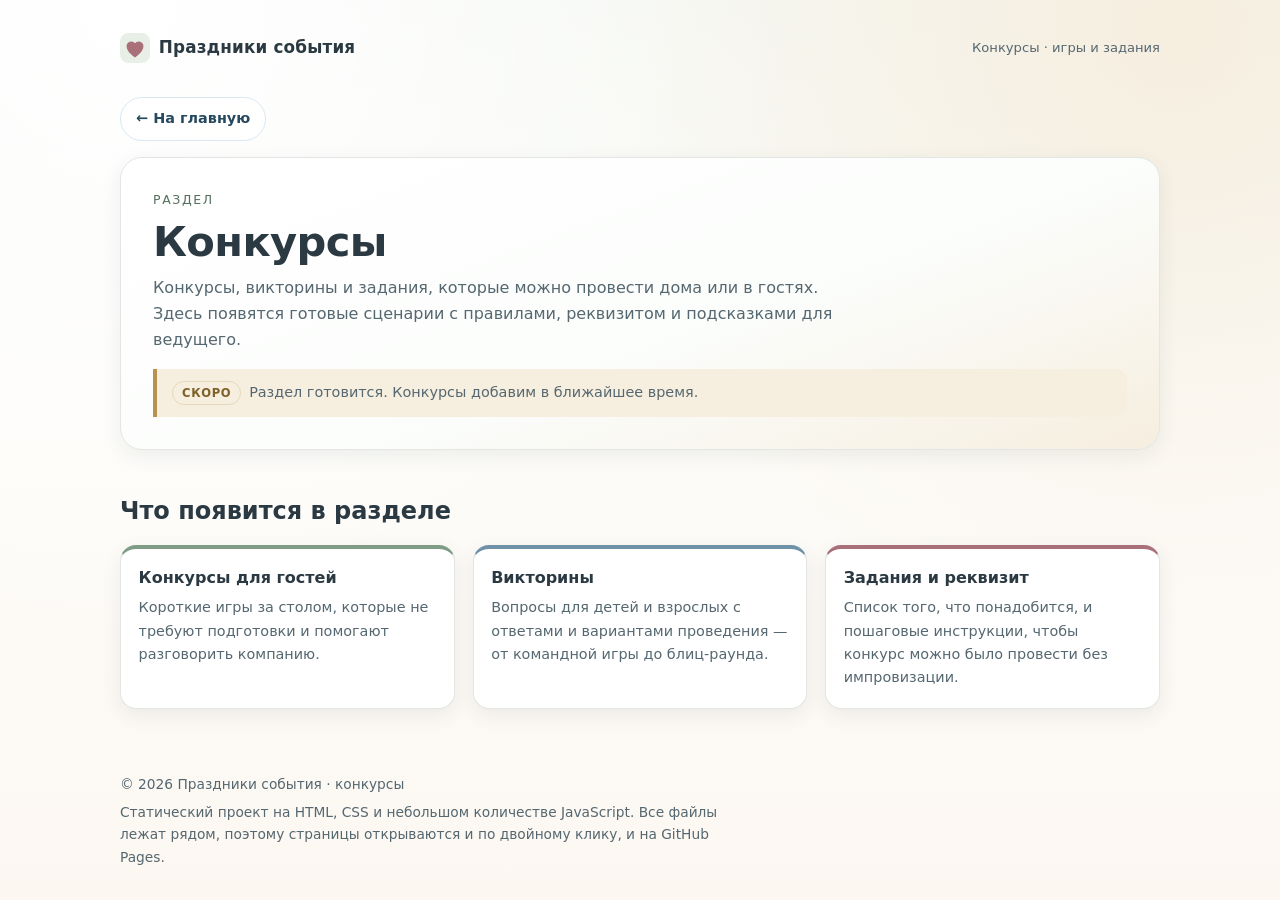
==== contests/index.html @ be435454 "Главная «Праздники события»: три раздела и конкурсы Главная переименована в «Праздники события», ост" ====
<!DOCTYPE html>
<html lang="ru">
<head>
<meta charset="utf-8">
<meta name="viewport" content="width=device-width, initial-scale=1">
<title>Конкурсы — Праздники события</title>
<meta name="description" content="Конкурсы, викторины и задания для праздничного вечера. Раздел готовится: скоро здесь появятся игры для детей и взрослых.">
<meta name="theme-color" content="#fdfcf9">
<link rel="icon" href="../images/favicon.svg" type="image/svg+xml">
<link rel="stylesheet" href="../css/base.css">
<link rel="stylesheet" href="../css/home.css">
<link rel="stylesheet" href="../css/contests.css">
</head>
<body>

<a class="skip-link" href="#main">Перейти к содержимому</a>

<div class="page">

  <header class="site-header">
    <a class="brand" href="../index.html">
      <img src="../images/favicon.svg" alt="" width="30" height="30" decoding="async">
      <span>Праздники события</span>
    </a>
    <p class="site-note">Конкурсы · игры и задания</p>
  </header>

  <nav class="page-nav" aria-label="Навигация по проекту">
    <a class="back-link" href="../index.html">← На главную</a>
  </nav>

  <main id="main">

    <section class="contests-intro" aria-labelledby="page-title">
      <p class="eyebrow">Раздел</p>
      <h1 id="page-title">Конкурсы</h1>
      <p class="lead">
        Конкурсы, викторины и задания, которые можно провести дома или
        в гостях. Здесь появятся готовые сценарии с правилами, реквизитом
        и подсказками для ведущего.
      </p>
      <p class="contests-soon">
        <span class="soon-badge">Скоро</span>
        Раздел готовится. Конкурсы добавим в ближайшее время.
      </p>
    </section>

    <section class="about" aria-labelledby="about-title">
      <h2 id="about-title">Что появится в разделе</h2>
      <div class="about-grid">
        <article class="about-card">
          <h3>Конкурсы для гостей</h3>
          <p>
            Короткие игры за столом, которые не требуют подготовки
            и помогают разговорить компанию.
          </p>
        </article>
        <article class="about-card">
          <h3>Викторины</h3>
          <p>
            Вопросы для детей и взрослых с ответами и вариантами
            проведения — от командной игры до блиц-раунда.
          </p>
        </article>
        <article class="about-card">
          <h3>Задания и реквизит</h3>
          <p>
            Список того, что понадобится, и пошаговые инструкции,
            чтобы конкурс можно было провести без импровизации.
          </p>
        </article>
      </div>
    </section>

  </main>

  <footer class="site-footer">
    <p>© 2026 Праздники события · конкурсы</p>
    <p class="footer-note">
      Статический проект на HTML, CSS и небольшом количестве JavaScript.
      Все файлы лежат рядом, поэтому страницы открываются и по двойному
      клику, и на GitHub Pages.
    </p>
  </footer>

</div>

</body>
</html>
---- css/base.css ----
/* ==========================================================================
   base.css — общие стили проекта «Праздники события»
   Токены палитры, сброс, базовая типографика и пара общих компонентов.
   Подключается на всех страницах; страничные стили идут отдельными файлами.
   ========================================================================== */

:root {
  /* Палитра страницы «Новый год» (имена используются в new_year.css) */
  --snow: #fbfdff;
  --paper: #ffffff;
  --ice: #e8f4fb;
  --ice-deep: #d3e9f7;
  --ink: #26495f;
  --ink-soft: #5c7a8c;
  --red: #d64550;
  --red-dark: #b33640;
  --green: #2f8f63;
  --gold: #e8b64c;
  --gold-soft: #fdf4dc;
  --line: #d9e9f4;
  --shadow: 0 8px 22px rgba(38, 73, 95, 0.09);
  --radius: 16px;

  /* Палитра главного каталога: спокойные постельные оттенки */
  --bg: #fdfcf9;
  --surface: #ffffff;
  --text: #2b3a42;
  --text-soft: #556770;
  --sage: #7f9c86;
  --sage-deep: #55705e;
  --sage-soft: #e8efe6;
  --blue: #6f92a8;
  --blue-deep: #4a6b80;
  --blue-soft: #e6eef3;
  --sand: #b8934f;
  --sand-deep: #7d6129;
  --sand-soft: #f6eedf;
  --rose: #a97079;
  --rose-deep: #8a5560;
  --rose-soft: #f6eaea;
  --brand-line: #e3e6e2;
  --brand-shadow: 0 6px 20px rgba(43, 58, 66, 0.08);

  /* Общая геометрия и шрифт */
  --wrap: 1120px;
  --gutter: clamp(1rem, 4vw, 2.5rem);
  --font-body: system-ui, -apple-system, "Segoe UI", Roboto, Arial, sans-serif;
}

*,
*::before,
*::after {
  box-sizing: border-box;
}

[hidden] {
  display: none !important;
}

html {
  scroll-behavior: smooth;
  -webkit-text-size-adjust: 100%;
}

body {
  margin: 0;
  min-height: 100vh;
  font-family: var(--font-body);
  font-size: 16px;
  line-height: 1.62;
  color: var(--ink);
  overflow-wrap: break-word;
}

img,
svg {
  max-width: 100%;
}

a {
  color: inherit;
}

:where(a, button, input, summary):focus-visible {
  outline: 3px solid var(--blue-deep);
  outline-offset: 2px;
}

/* Ссылка «← На главную» — общая для всех страниц-разделов */
.back-link {
  display: inline-flex;
  align-items: center;
  gap: 0.35rem;
  min-height: 44px;
  padding: 0.4rem 0.95rem;
  font-size: 0.9rem;
  font-weight: 600;
  line-height: 1.2;
  color: var(--ink);
  text-decoration: none;
  background: rgba(255, 255, 255, 0.86);
  border: 1px solid var(--line);
  border-radius: 999px;
  transition: background-color 0.18s ease, border-color 0.18s ease;
}

.back-link:hover {
  background: #ffffff;
  border-color: var(--ice-deep);
}

.back-link:active {
  transform: translateY(1px);
}

/* Доступно скринридерам, скрыто визуально */
.visually-hidden {
  position: absolute;
  width: 1px;
  height: 1px;
  margin: -1px;
  padding: 0;
  overflow: hidden;
  clip: rect(0 0 0 0);
  clip-path: inset(50%);
  white-space: nowrap;
  border: 0;
}

@media (prefers-reduced-motion: reduce) {
  html {
    scroll-behavior: auto;
  }

  .back-link {
    transition: none;
  }
}
---- css/home.css ----
/* ==========================================================================
   home.css — главная страница и общие элементы сайта
   Мобильно-первый макет: базовые правила для телефона, брейкпоинты — min-width.
   Токены, сброс и базовые стили лежат в base.css.
   ========================================================================== */

html {
  scroll-padding-top: 1rem;
}

body {
  display: flex;
  flex-direction: column;
  min-height: 100vh;
  min-height: 100svh;
  color: var(--text);
  background:
    radial-gradient(circle at 10% 0%, #ffffff 0, transparent 46%),
    radial-gradient(circle at 92% 3%, var(--sand-soft) 0, transparent 42%),
    linear-gradient(180deg, #f5f8f4 0%, var(--bg) 44%, #fcf7f1 100%);
  background-attachment: fixed;
}

.page {
  display: flex;
  flex-direction: column;
  flex: 1 0 auto;
  width: 100%;
  max-width: var(--wrap);
  margin: 0 auto;
  padding: clamp(0.9rem, 2.4vw, 1.6rem) var(--gutter) clamp(1.2rem, 3vw, 2rem);
}

/* Ссылка «к содержимому» — видна только при фокусе с клавиатуры */
.skip-link {
  position: absolute;
  top: -100px;
  left: 0.8rem;
  z-index: 10;
  padding: 0.6rem 1.1rem;
  color: var(--text);
  text-decoration: none;
  background: var(--surface);
  border: 1px solid var(--brand-line);
  border-radius: 0 0 12px 12px;
  box-shadow: var(--brand-shadow);
}

.skip-link:focus {
  top: 0;
}

/* --------------------------------------------------------------------------
   Шапка сайта
   -------------------------------------------------------------------------- */

.site-header {
  display: flex;
  flex-wrap: wrap;
  align-items: center;
  justify-content: space-between;
  gap: 0.4rem 1rem;
  margin-bottom: clamp(1rem, 3vw, 1.7rem);
}

.brand {
  display: inline-flex;
  align-items: center;
  gap: 0.55rem;
  min-height: 44px;
  font-size: 1.05rem;
  font-weight: 700;
  letter-spacing: 0.01em;
  color: var(--text);
  text-decoration: none;
}

.brand img {
  display: block;
  width: 30px;
  height: 30px;
}

.brand:hover span {
  text-decoration: underline;
  text-decoration-color: var(--sage);
  text-underline-offset: 4px;
}

.site-note {
  margin: 0;
  font-size: 0.82rem;
  color: var(--text-soft);
}

/* --------------------------------------------------------------------------
   Первый экран
   -------------------------------------------------------------------------- */

.hero {
  display: grid;
  gap: clamp(1rem, 3vw, 2rem);
  align-items: center;
  padding: clamp(1.2rem, 4vw, 2.2rem);
  background: linear-gradient(160deg, #ffffff 0%, #fbfdfb 58%, var(--sage-soft) 100%);
  border: 1px solid var(--brand-line);
  border-radius: calc(var(--radius) + 6px);
  box-shadow: var(--brand-shadow);
}

.eyebrow {
  margin: 0 0 0.5rem;
  font-size: 0.78rem;
  letter-spacing: 0.13em;
  text-transform: uppercase;
  color: var(--sage-deep);
}

h1 {
  margin: 0 0 0.6rem;
  font-size: clamp(1.7rem, 5.5vw, 2.6rem);
  line-height: 1.15;
  letter-spacing: -0.015em;
  color: var(--text);
}

.hero-lead {
  max-width: 60ch;
  margin: 0 0 1rem;
  font-size: clamp(1rem, 2.2vw, 1.08rem);
  color: var(--text-soft);
}

.hero-badges {
  display: flex;
  flex-wrap: wrap;
  gap: 0.4rem;
  margin: 0;
  padding: 0;
  list-style: none;
}

.badge {
  padding: 0.15rem 0.7rem;
  font-size: 0.78rem;
  font-weight: 600;
  color: var(--sage-deep);
  background: var(--sage-soft);
  border: 1px solid #d3e0d5;
  border-radius: 999px;
}

.hero-art {
  justify-self: center;
  width: 100%;
  max-width: 460px;
  height: auto;
}

/* --------------------------------------------------------------------------
   Карточки разделов и общие элементы
   -------------------------------------------------------------------------- */

.catalog {
  margin-top: clamp(1.6rem, 4vw, 2.4rem);
}

.catalog-head {
  display: flex;
  flex-wrap: wrap;
  align-items: baseline;
  justify-content: space-between;
  gap: 0.3rem 1rem;
}

h2 {
  margin: 0;
  font-size: clamp(1.25rem, 3vw, 1.5rem);
  color: var(--text);
}

.catalog-count {
  margin: 0;
  font-size: 0.86rem;
  color: var(--text-soft);
}

.filters {
  margin: 0.9rem 0 0;
}

.filter-row {
  display: flex;
  flex-wrap: wrap;
  align-items: center;
  gap: 0.5rem;
}

.field {
  flex: 1 1 240px;
  margin: 0;
}

input[type="search"] {
  width: 100%;
  min-height: 46px;
  padding: 0.55rem 1rem;
  font: inherit;
  color: var(--text);
  background: var(--surface);
  border: 1px solid var(--brand-line);
  border-radius: 999px;
  box-shadow: inset 0 1px 2px rgba(43, 58, 66, 0.05);
}

input[type="search"]::placeholder {
  color: #7d8b92;
}

input[type="search"]:focus-visible {
  border-color: var(--blue-deep);
}

.chips {
  display: flex;
  flex-wrap: wrap;
  gap: 0.35rem;
  margin-top: 0.6rem;
}

.chip-filter {
  min-height: 44px;
  padding: 0.35rem 1rem;
  font: inherit;
  font-size: 0.87rem;
  font-weight: 600;
  color: var(--text-soft);
  cursor: pointer;
  background: var(--surface);
  border: 1px solid var(--brand-line);
  border-radius: 999px;
  transition: background-color 0.16s ease, border-color 0.16s ease, color 0.16s ease;
}

.chip-filter:hover {
  color: var(--text);
  border-color: var(--blue);
}

.chip-filter[aria-pressed="true"] {
  color: #ffffff;
  background: var(--blue-deep);
  border-color: var(--blue-deep);
}

.reset {
  min-height: 44px;
  padding: 0.35rem 1rem;
  font: inherit;
  font-size: 0.86rem;
  font-weight: 600;
  color: var(--text);
  cursor: pointer;
  background: var(--surface);
  border: 1px solid var(--brand-line);
  border-radius: 999px;
}

.reset:hover {
  color: var(--rose-deep);
  border-color: var(--rose);
}

.reset-inline {
  min-height: 38px;
  margin-left: 0.35rem;
  padding: 0.1rem 0.75rem;
}

/* --------------------------------------------------------------------------
   Сетка карточек праздников
   -------------------------------------------------------------------------- */

.card-grid {
  display: grid;
  grid-template-columns: repeat(auto-fill, minmax(min(100%, 280px), 1fr));
  gap: clamp(0.8rem, 2.2vw, 1.2rem);
  margin: 1rem 0 0;
  padding: 0;
  list-style: none;
}

.card-item {
  display: flex;
  min-width: 0;
}

.event-card {
  display: flex;
  flex: 1;
  flex-direction: column;
  overflow: hidden;
  background: var(--surface);
  border: 1px solid var(--brand-line);
  border-radius: var(--radius);
  box-shadow: var(--brand-shadow);
  transition: transform 0.2s ease, box-shadow 0.2s ease, border-color 0.2s ease;
}

.card-item:hover .event-card,
.card-item:focus-within .event-card {
  border-color: var(--sage);
  box-shadow: 0 10px 26px rgba(43, 58, 66, 0.12);
  transform: translateY(-2px);
}

.event-link {
  display: flex;
  flex: 1;
  flex-direction: column;
  color: inherit;
  text-decoration: none;
  border-radius: inherit;
}

.event-art {
  display: block;
  width: 100%;
  height: auto;
  aspect-ratio: 16 / 10;
  object-fit: cover;
  background: var(--sage-soft);
  border-bottom: 1px solid var(--brand-line);
  transition: transform 0.25s ease;
}

.card-item:hover .event-art {
  transform: scale(1.02);
}

.event-body {
  display: flex;
  flex: 1;
  flex-direction: column;
  gap: 0.3rem;
  padding: 0.95rem 1.05rem 1.05rem;
}

.event-meta {
  margin: 0;
  font-size: 0.76rem;
  letter-spacing: 0.07em;
  text-transform: uppercase;
  color: var(--text-soft);
}

.event-title {
  margin: 0;
  font-size: 1.15rem;
  line-height: 1.3;
  color: var(--text);
}

.event-desc {
  margin: 0;
  font-size: 0.92rem;
  color: var(--text-soft);
}

.tags {
  display: flex;
  flex-wrap: wrap;
  gap: 0.3rem;
  margin: 0.15rem 0 0;
  padding: 0;
  list-style: none;
}

.tag {
  padding: 0.1rem 0.55rem;
  font-size: 0.74rem;
  font-weight: 600;
  border: 1px solid transparent;
  border-radius: 999px;
}

.tag-blue { color: #2c5568; background: var(--blue-soft); border-color: #cfe0e8; }
.tag-sage { color: #3f5c47; background: var(--sage-soft); border-color: #d3e0d5; }
.tag-sand { color: var(--sand-deep); background: var(--sand-soft); border-color: #e7d8ba; }
.tag-rose { color: var(--rose-deep); background: var(--rose-soft); border-color: #e8d2d2; }

.event-cta {
  margin-top: auto;
  padding-top: 0.65rem;
  font-size: 0.88rem;
  font-weight: 600;
  color: var(--sage-deep);
}

.event-link:hover .event-cta {
  text-decoration: underline;
  text-underline-offset: 3px;
}

/* Карточки будущих разделов */
.event-card.is-soon {
  background: #fdfbf7;
  border-style: dashed;
  box-shadow: none;
}

.card-item:hover .event-card.is-soon,
.card-item:focus-within .event-card.is-soon {
  border-color: var(--sand);
  box-shadow: none;
  transform: none;
}

.card-item:hover .is-soon .event-art {
  transform: none;
}

.event-soon {
  display: flex;
  flex-wrap: wrap;
  align-items: center;
  gap: 0.45rem;
  margin-top: auto;
  padding-top: 0.65rem;
  font-size: 0.84rem;
  color: var(--text-soft);
}

.soon-badge {
  padding: 0.1rem 0.55rem;
  font-size: 0.72rem;
  font-weight: 700;
  letter-spacing: 0.06em;
  text-transform: uppercase;
  color: var(--sand-deep);
  background: var(--sand-soft);
  border: 1px solid #e7d8ba;
  border-radius: 999px;
}

/* Состояние «ничего не найдено» и заметка для режима без JS */
.empty {
  margin: 1.1rem 0 0;
  padding: 0.9rem 1.1rem;
  color: var(--text);
  background: var(--sand-soft);
  border-left: 4px solid var(--sand);
  border-radius: 0 12px 12px 0;
}

.noscript-note {
  margin: 1rem 0 0;
  padding: 0.75rem 1rem;
  font-size: 0.9rem;
  color: var(--text-soft);
  background: var(--blue-soft);
  border-left: 4px solid var(--blue);
  border-radius: 0 12px 12px 0;
}

/* --------------------------------------------------------------------------
   Блок «Как устроен проект»
   -------------------------------------------------------------------------- */

.about {
  margin-top: clamp(1.8rem, 4vw, 2.6rem);
}

.about-grid {
  display: grid;
  grid-template-columns: repeat(auto-fit, minmax(min(100%, 250px), 1fr));
  gap: clamp(0.8rem, 2.2vw, 1.1rem);
  margin-top: 0.9rem;
}

.about-card {
  padding: 1rem 1.1rem 1.15rem;
  background: var(--surface);
  border: 1px solid var(--brand-line);
  border-top: 4px solid var(--sage);
  border-radius: var(--radius);
  box-shadow: var(--brand-shadow);
}

.about-card:nth-child(2) { border-top-color: var(--blue); }
.about-card:nth-child(3) { border-top-color: var(--rose); }

.about-card h3 {
  margin: 0 0 0.35rem;
  font-size: 1rem;
  color: var(--text);
}

.about-card p {
  margin: 0;
  font-size: 0.9rem;
  color: var(--text-soft);
}

.about-list {
  margin: 0;
  padding-left: 1.1rem;
  font-size: 0.9rem;
  color: var(--text-soft);
}

.about-list li {
  margin: 0.2rem 0;
}

code {
  padding: 0.05rem 0.35rem;
  font-family: ui-monospace, SFMono-Regular, Menlo, Consolas, monospace;
  font-size: 0.86em;
  color: var(--text);
  background: var(--sage-soft);
  border-radius: 6px;
}

/* --------------------------------------------------------------------------
   Подвал
   -------------------------------------------------------------------------- */

.site-footer {
  margin-top: auto;
  padding-top: clamp(1.6rem, 4vw, 2.4rem);
}

.site-footer p {
  margin: 0;
  font-size: 0.86rem;
  color: var(--text-soft);
}

.footer-note {
  margin-top: 0.35rem !important;
  max-width: 72ch;
}

/* --------------------------------------------------------------------------
   Планшет и десктоп
   -------------------------------------------------------------------------- */

@media (min-width: 600px) {
  .hero {
    padding: clamp(1.4rem, 3vw, 2.2rem);
  }
}

@media (min-width: 900px) {
  .hero {
    grid-template-columns: minmax(0, 1.15fr) minmax(0, 0.85fr);
  }

  .hero-art {
    max-width: 100%;
  }
}

@media (prefers-reduced-motion: reduce) {
  .event-card,
  .event-art,
  .chip-filter {
    transition: none;
  }

  .card-item:hover .event-card,
  .card-item:focus-within .event-card {
    transform: none;
  }

  .card-item:hover .event-art {
    transform: none;
  }
}

@media print {
  body {
    background: #ffffff;
  }

  .skip-link,
  .filters,
  .about {
    display: none !important;
  }

  .event-card {
    box-shadow: none;
    break-inside: avoid;
  }

  .card-grid {
    grid-template-columns: repeat(2, minmax(0, 1fr));
  }
}
---- css/contests.css ----
/* ==========================================================================
   contests.css — страница «Конкурсы»
   Оболочка, шапка и подвал переиспользуются из home.css.
   ========================================================================== */

.page-nav {
  display: flex;
  margin: 0 0 1rem;
}

.contests-intro {
  padding: clamp(1.2rem, 4vw, 2rem);
  background: linear-gradient(160deg, #ffffff 0%, #fbfdfb 58%, var(--sand-soft) 100%);
  border: 1px solid var(--brand-line);
  border-radius: calc(var(--radius) + 6px);
  box-shadow: var(--brand-shadow);
}

.contests-intro .lead {
  margin: 0 0 1rem;
  max-width: 68ch;
  color: var(--text-soft);
}

.contests-soon {
  display: flex;
  flex-wrap: wrap;
  align-items: center;
  gap: 0.5rem;
  margin: 0;
  padding: 0.75rem 0.95rem;
  font-size: 0.9rem;
  color: var(--text-soft);
  background: var(--sand-soft);
  border-left: 4px solid var(--sand);
  border-radius: 0 12px 12px 0;
}

@media (max-width: 640px) {
  .contests-intro {
    padding: 1.1rem 0.95rem 1.2rem;
  }
}
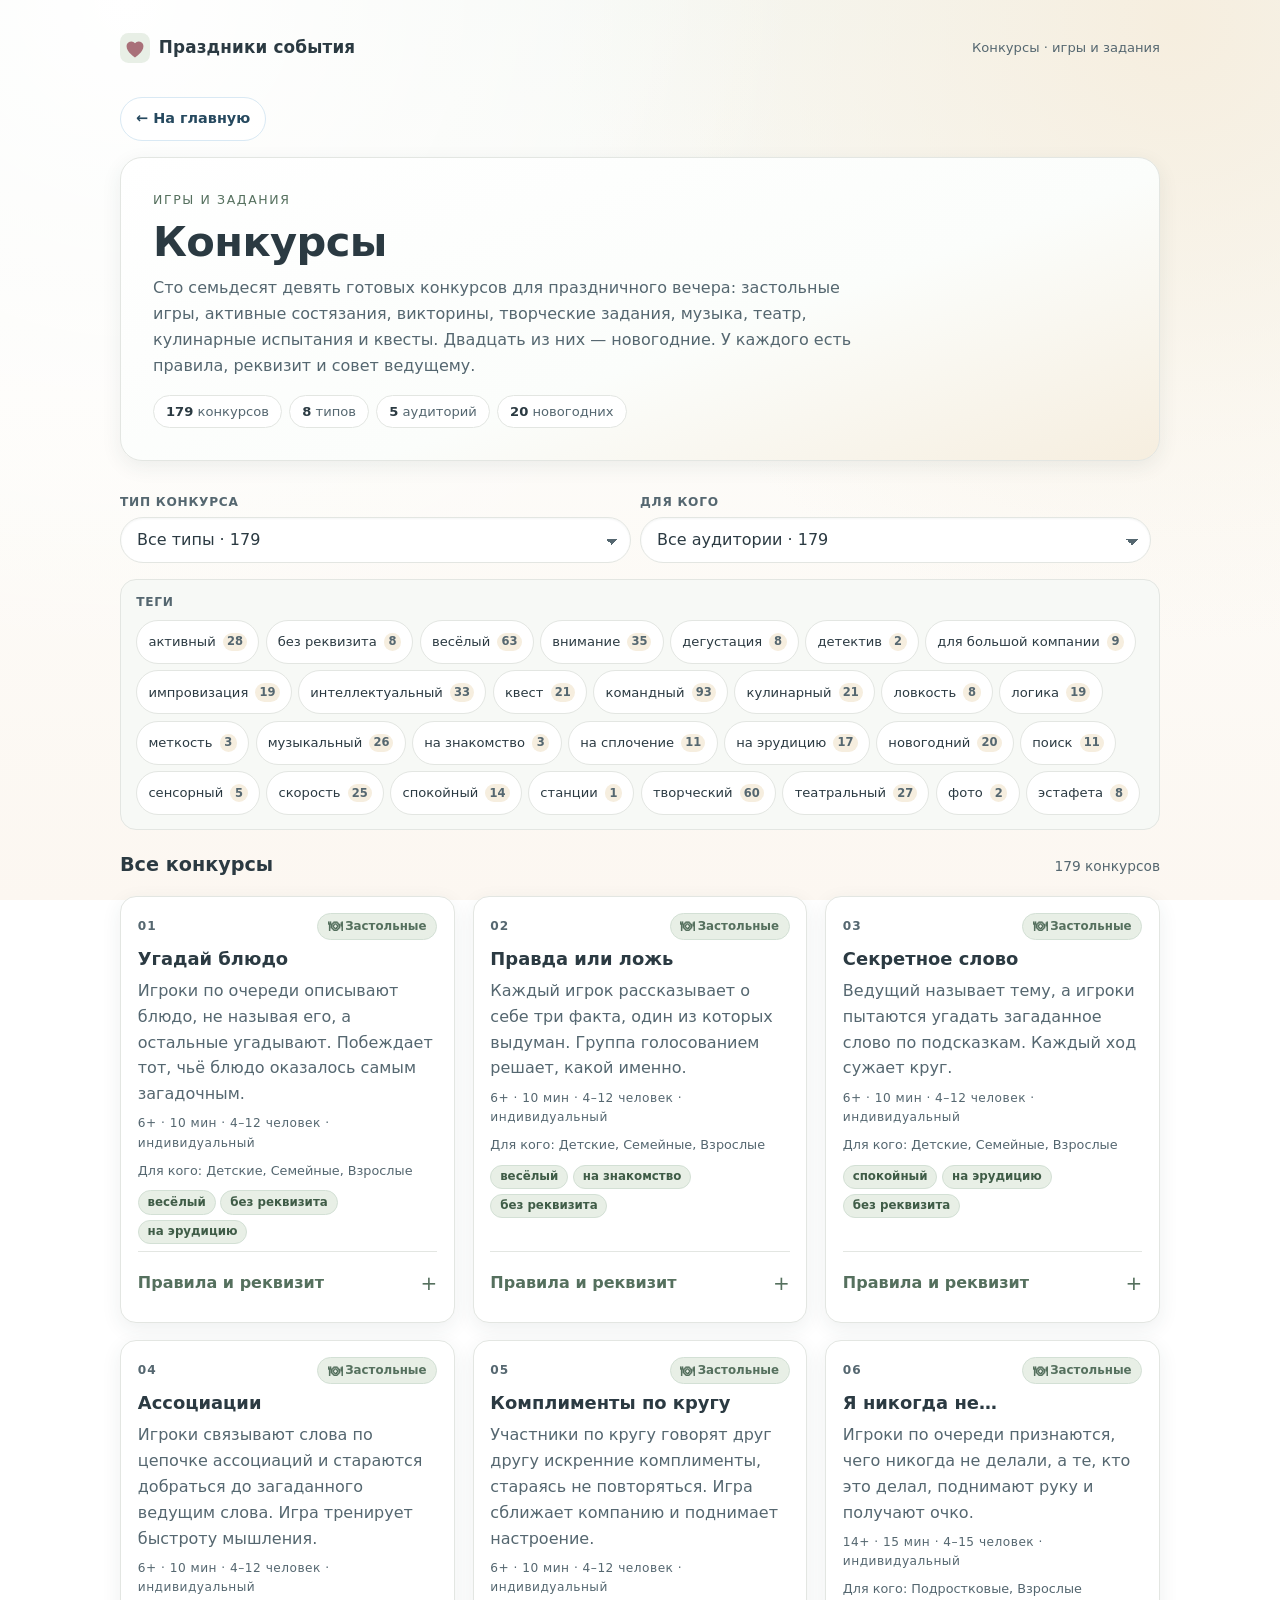
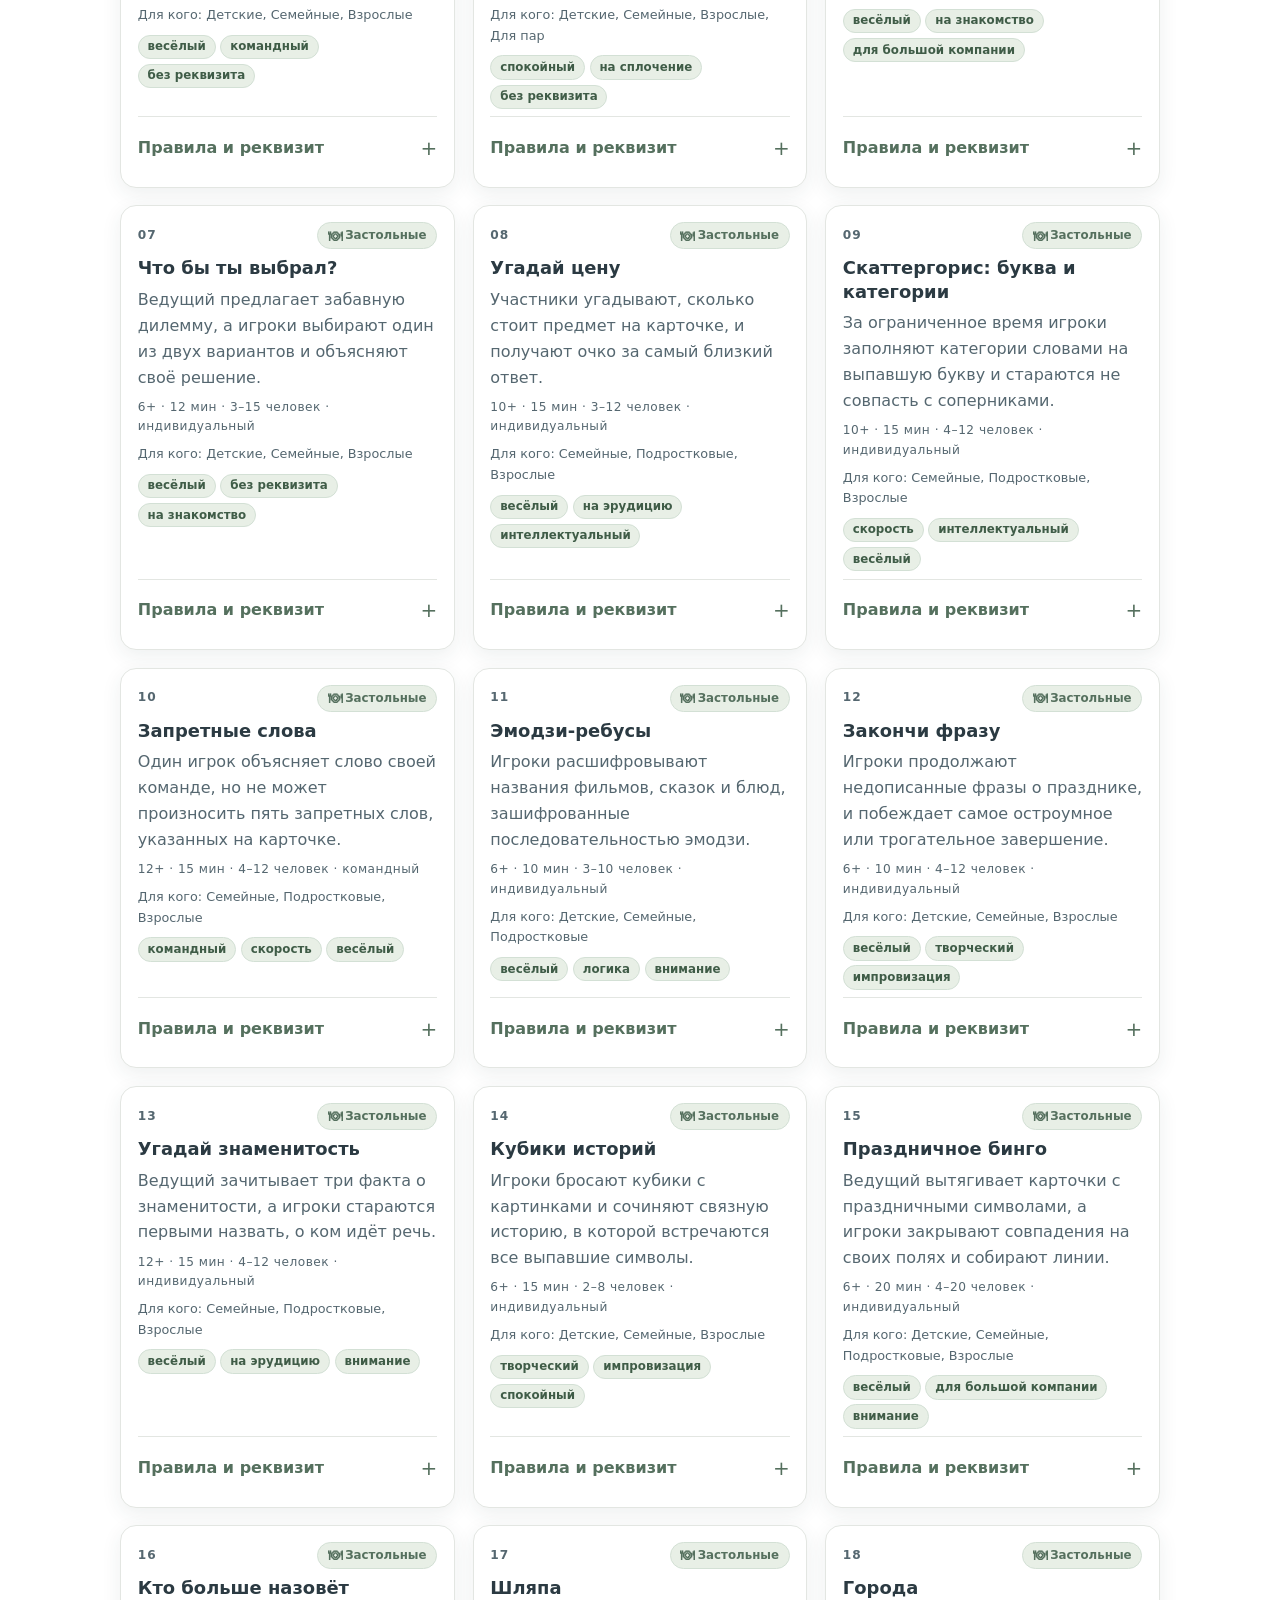
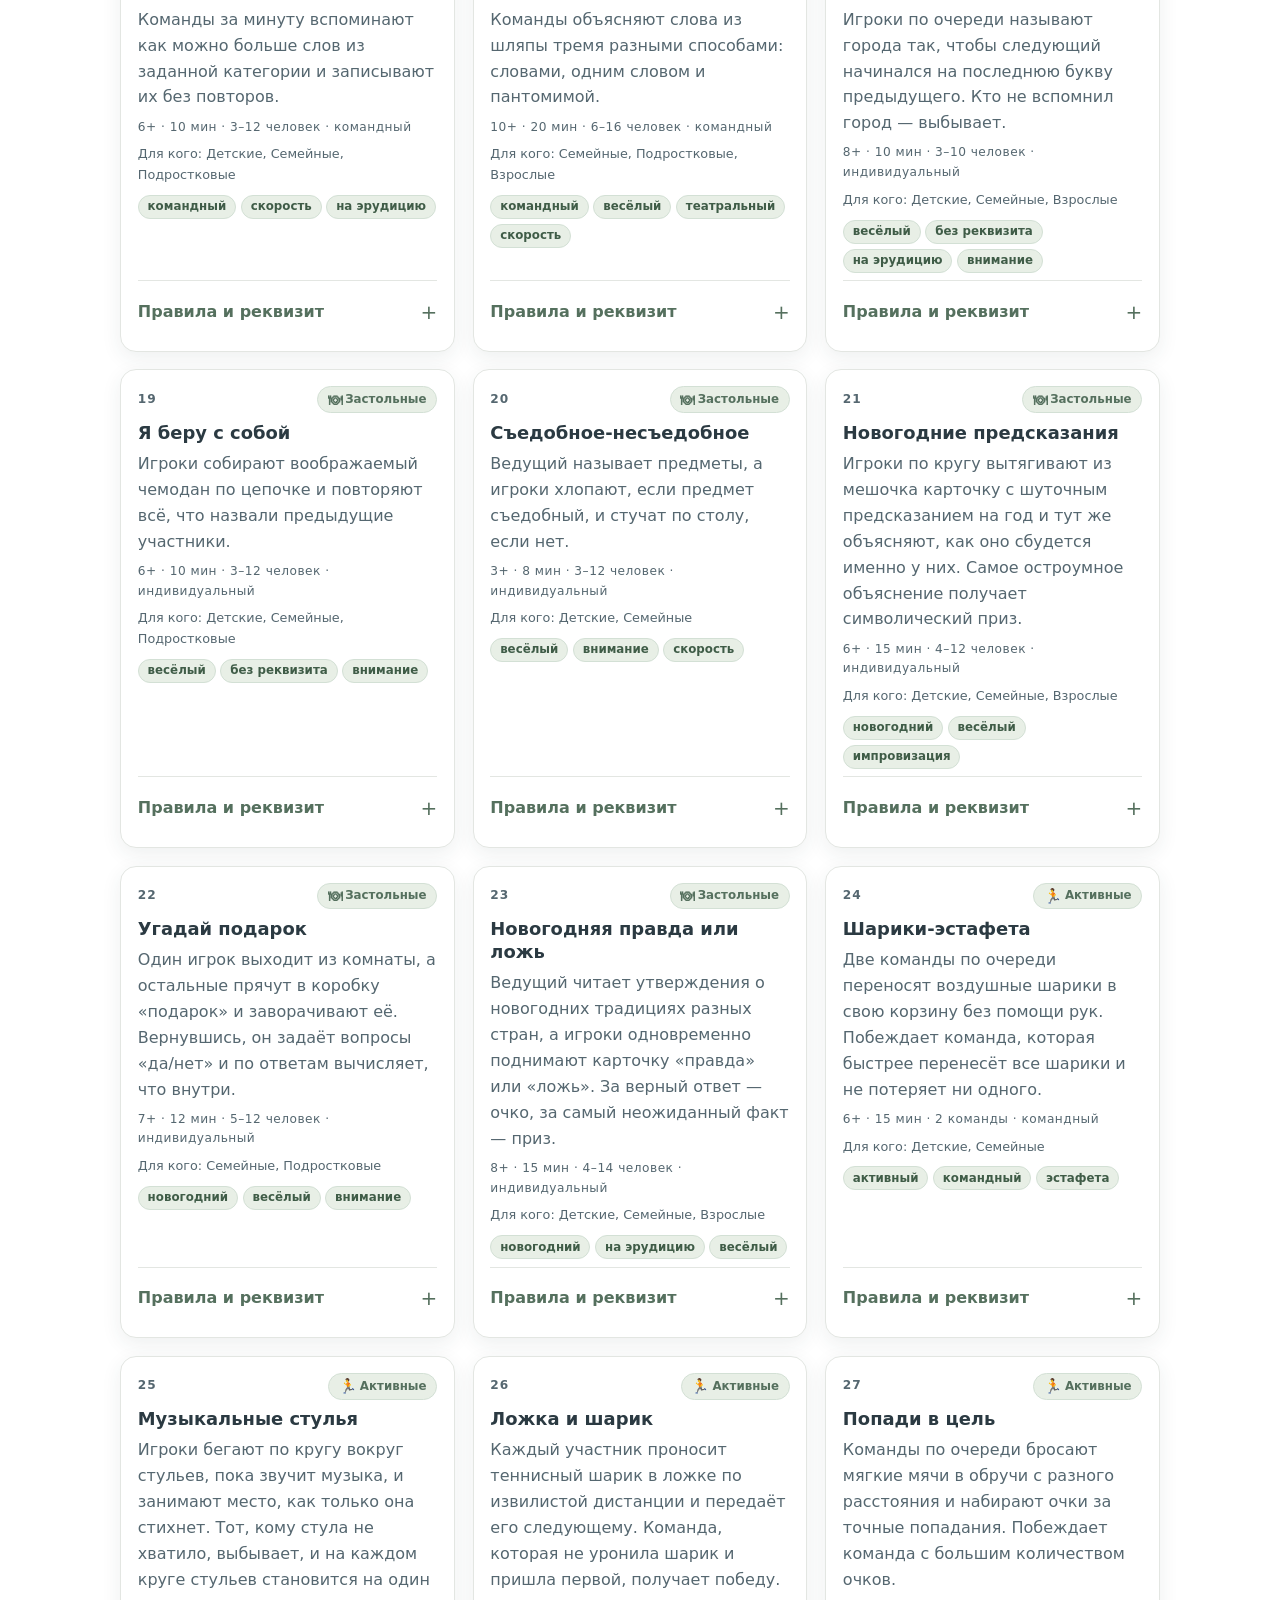
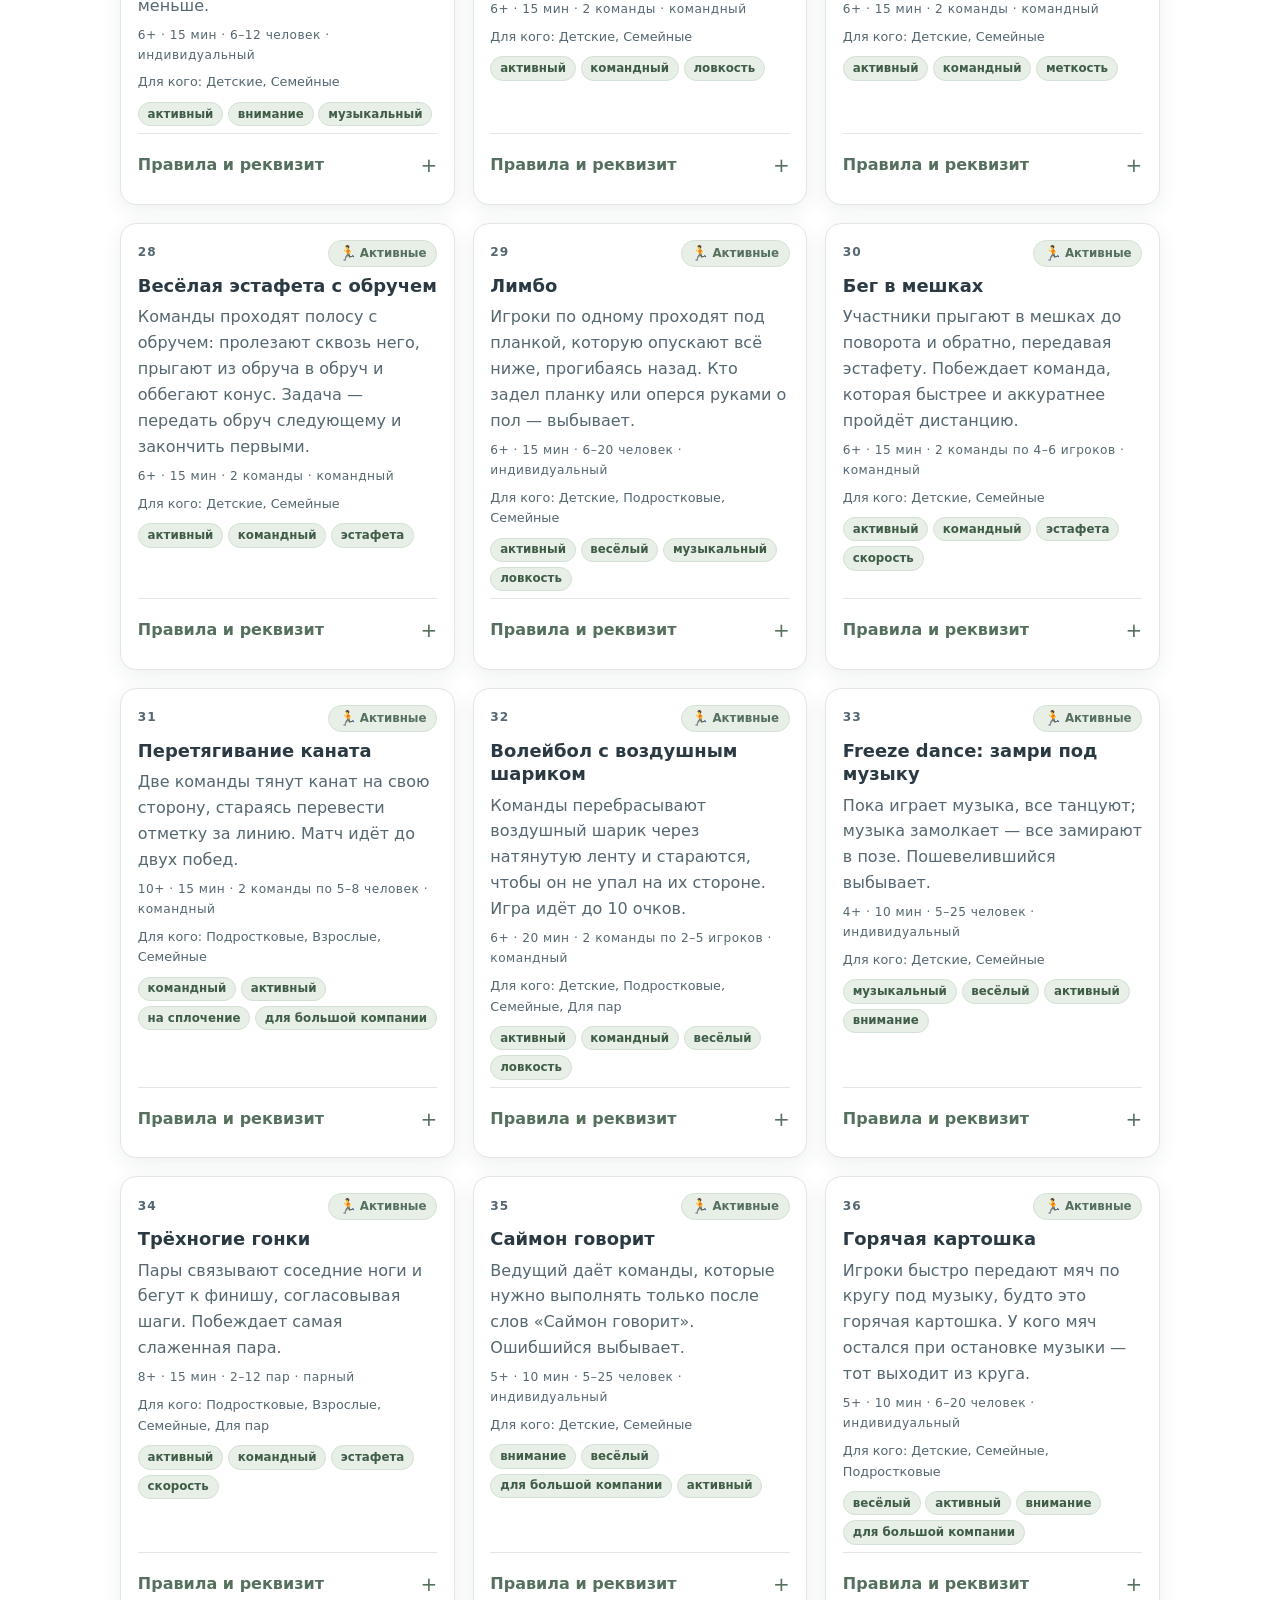
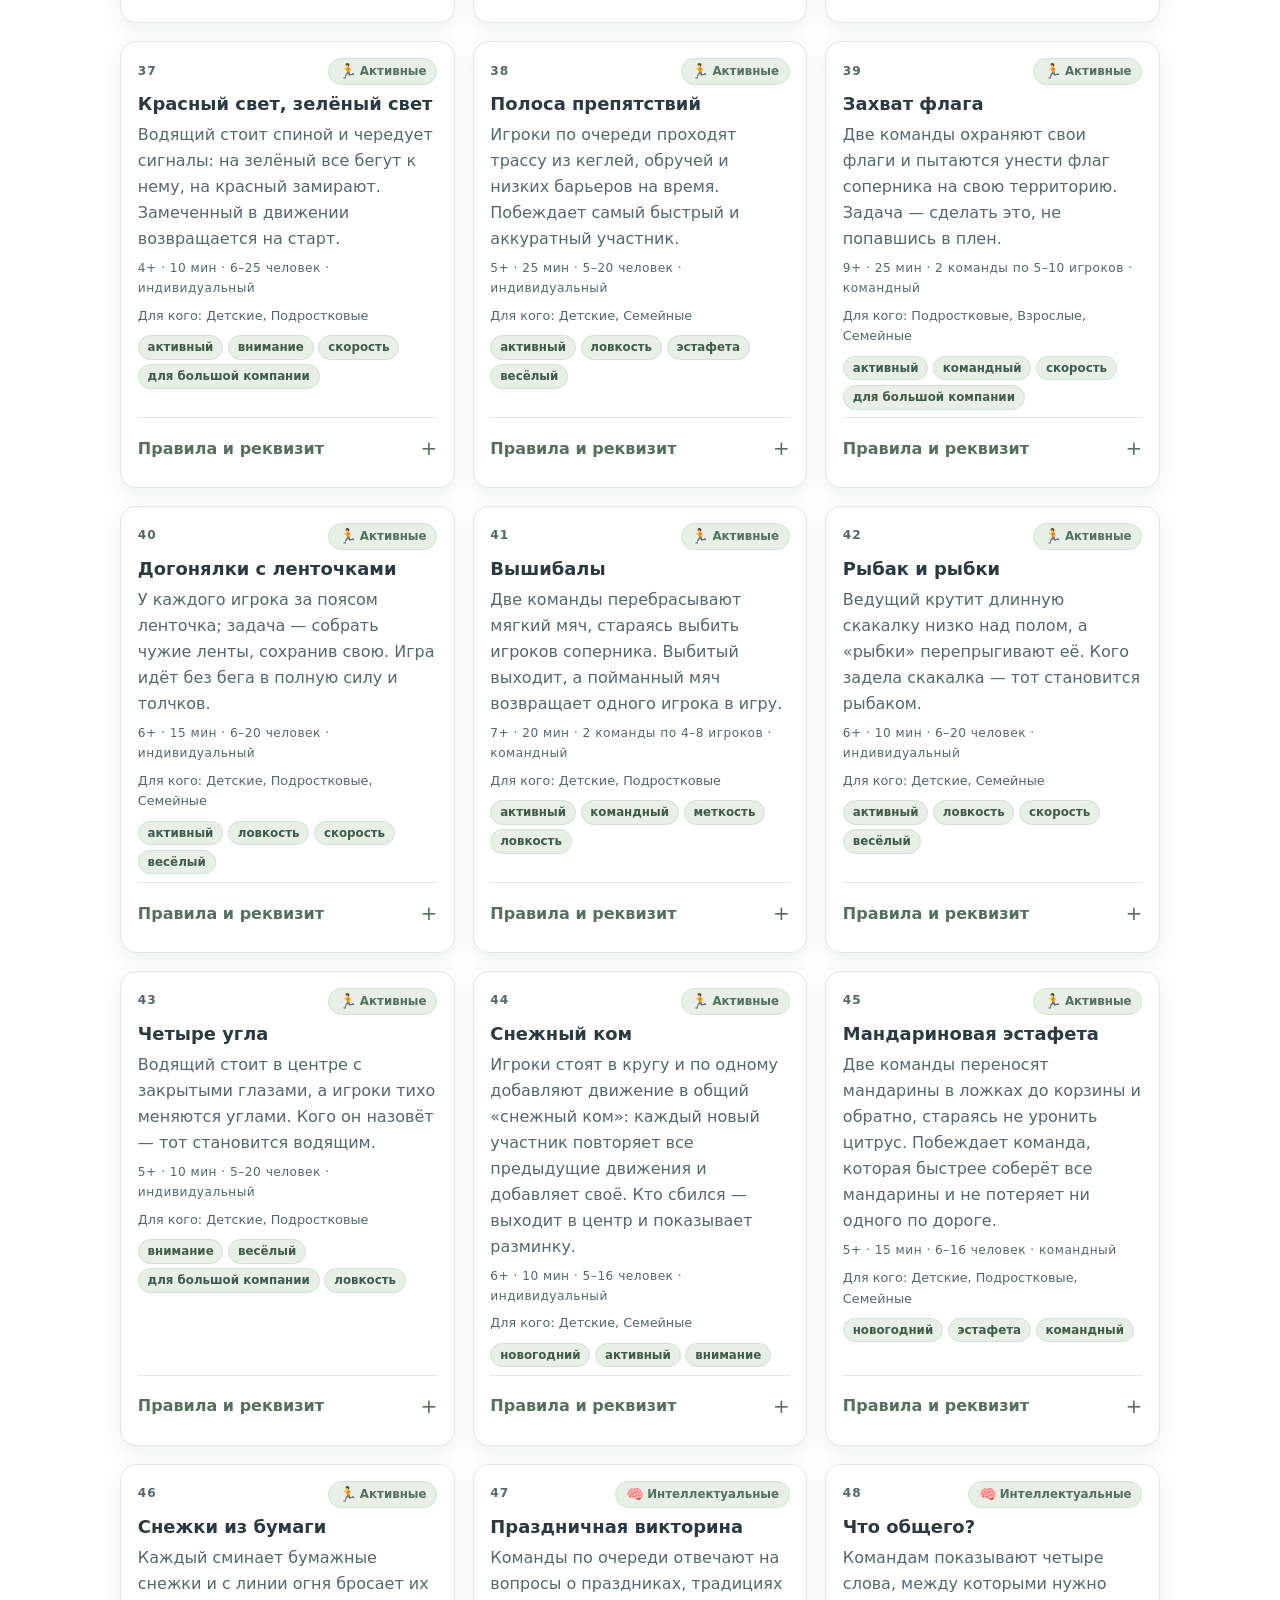
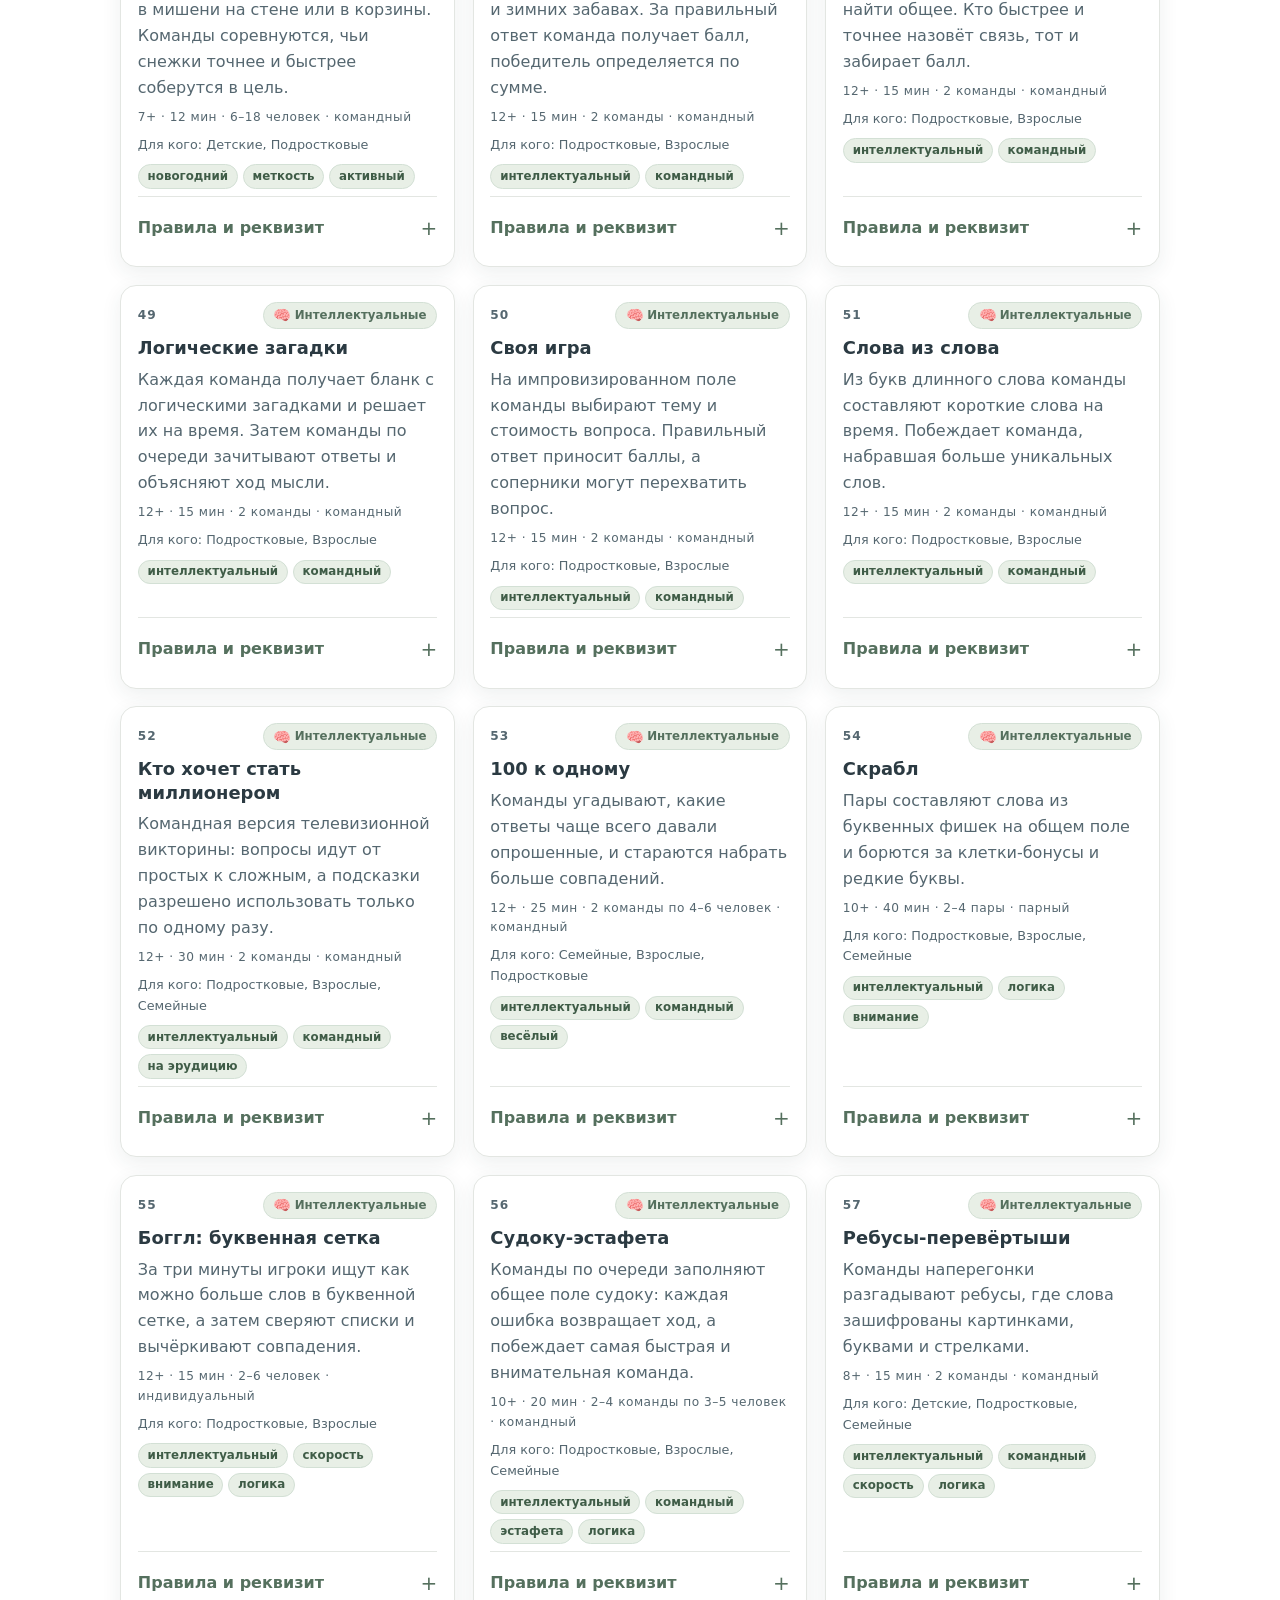
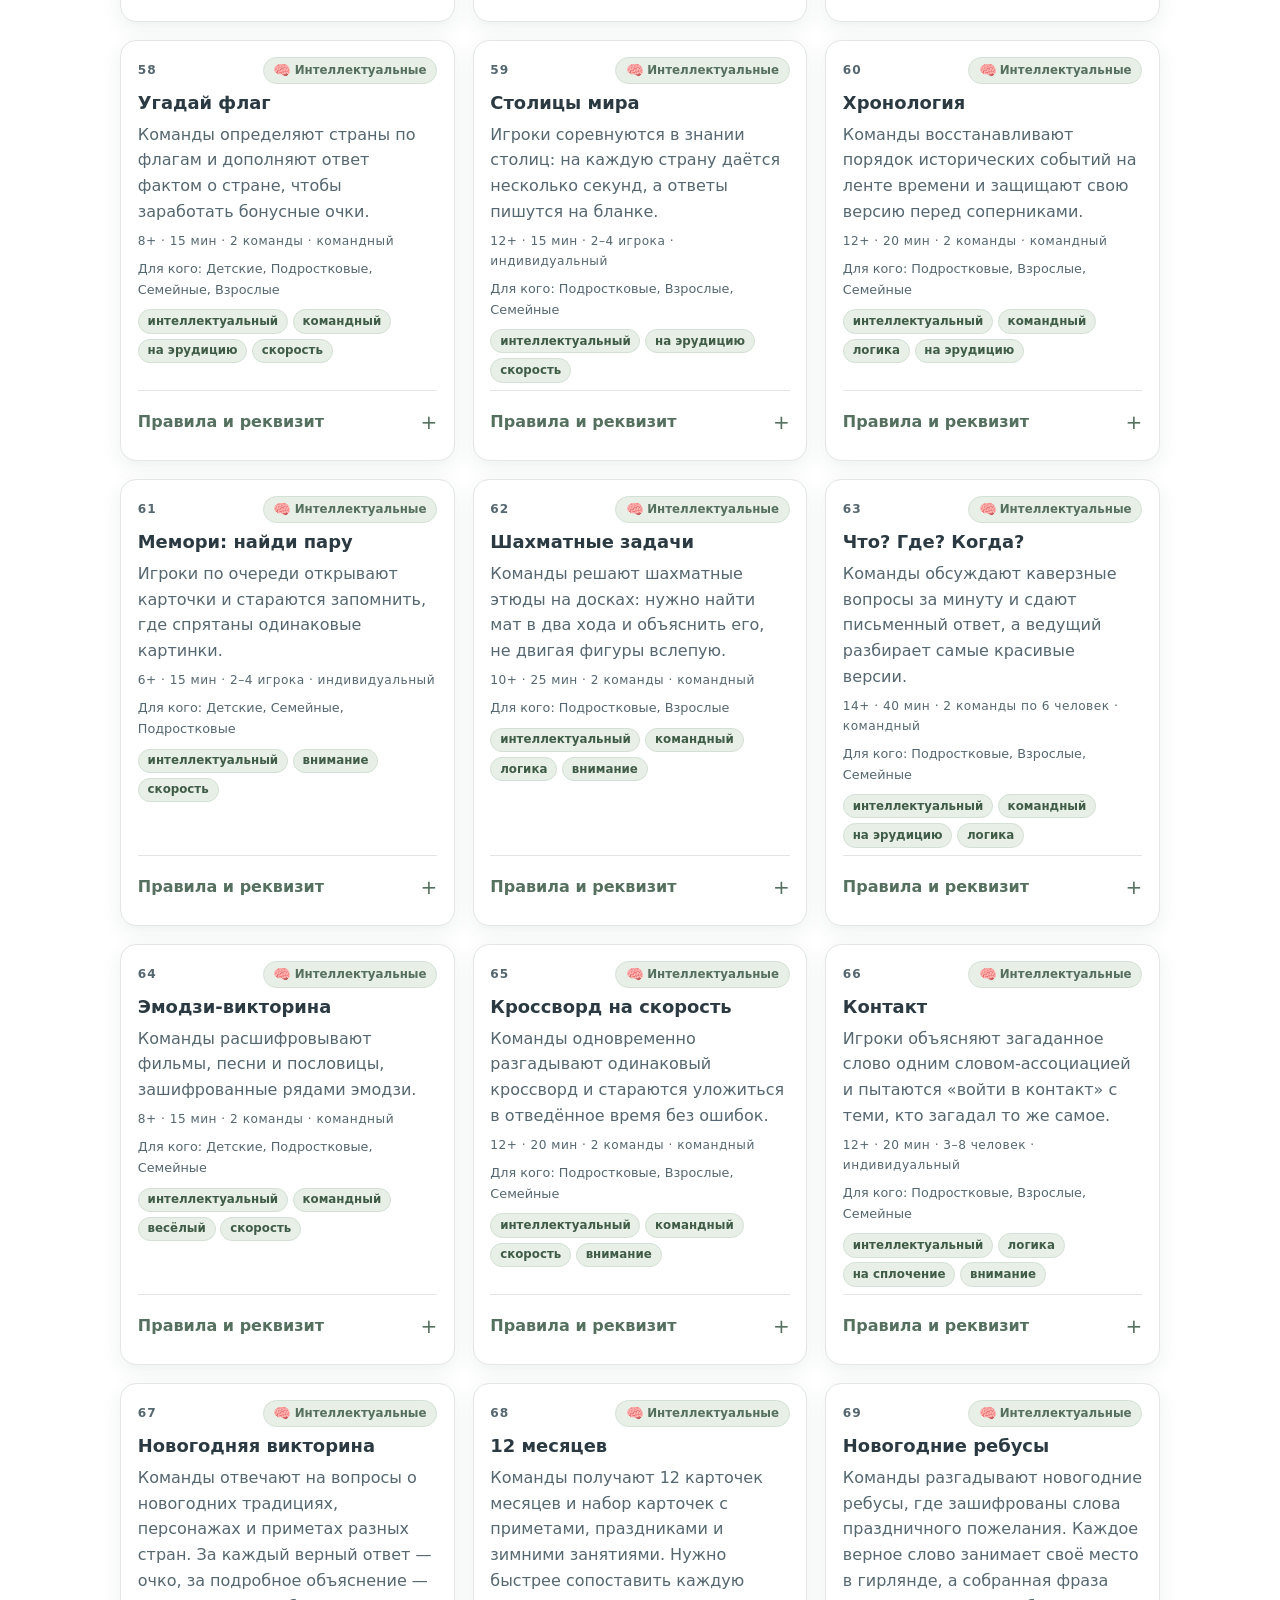
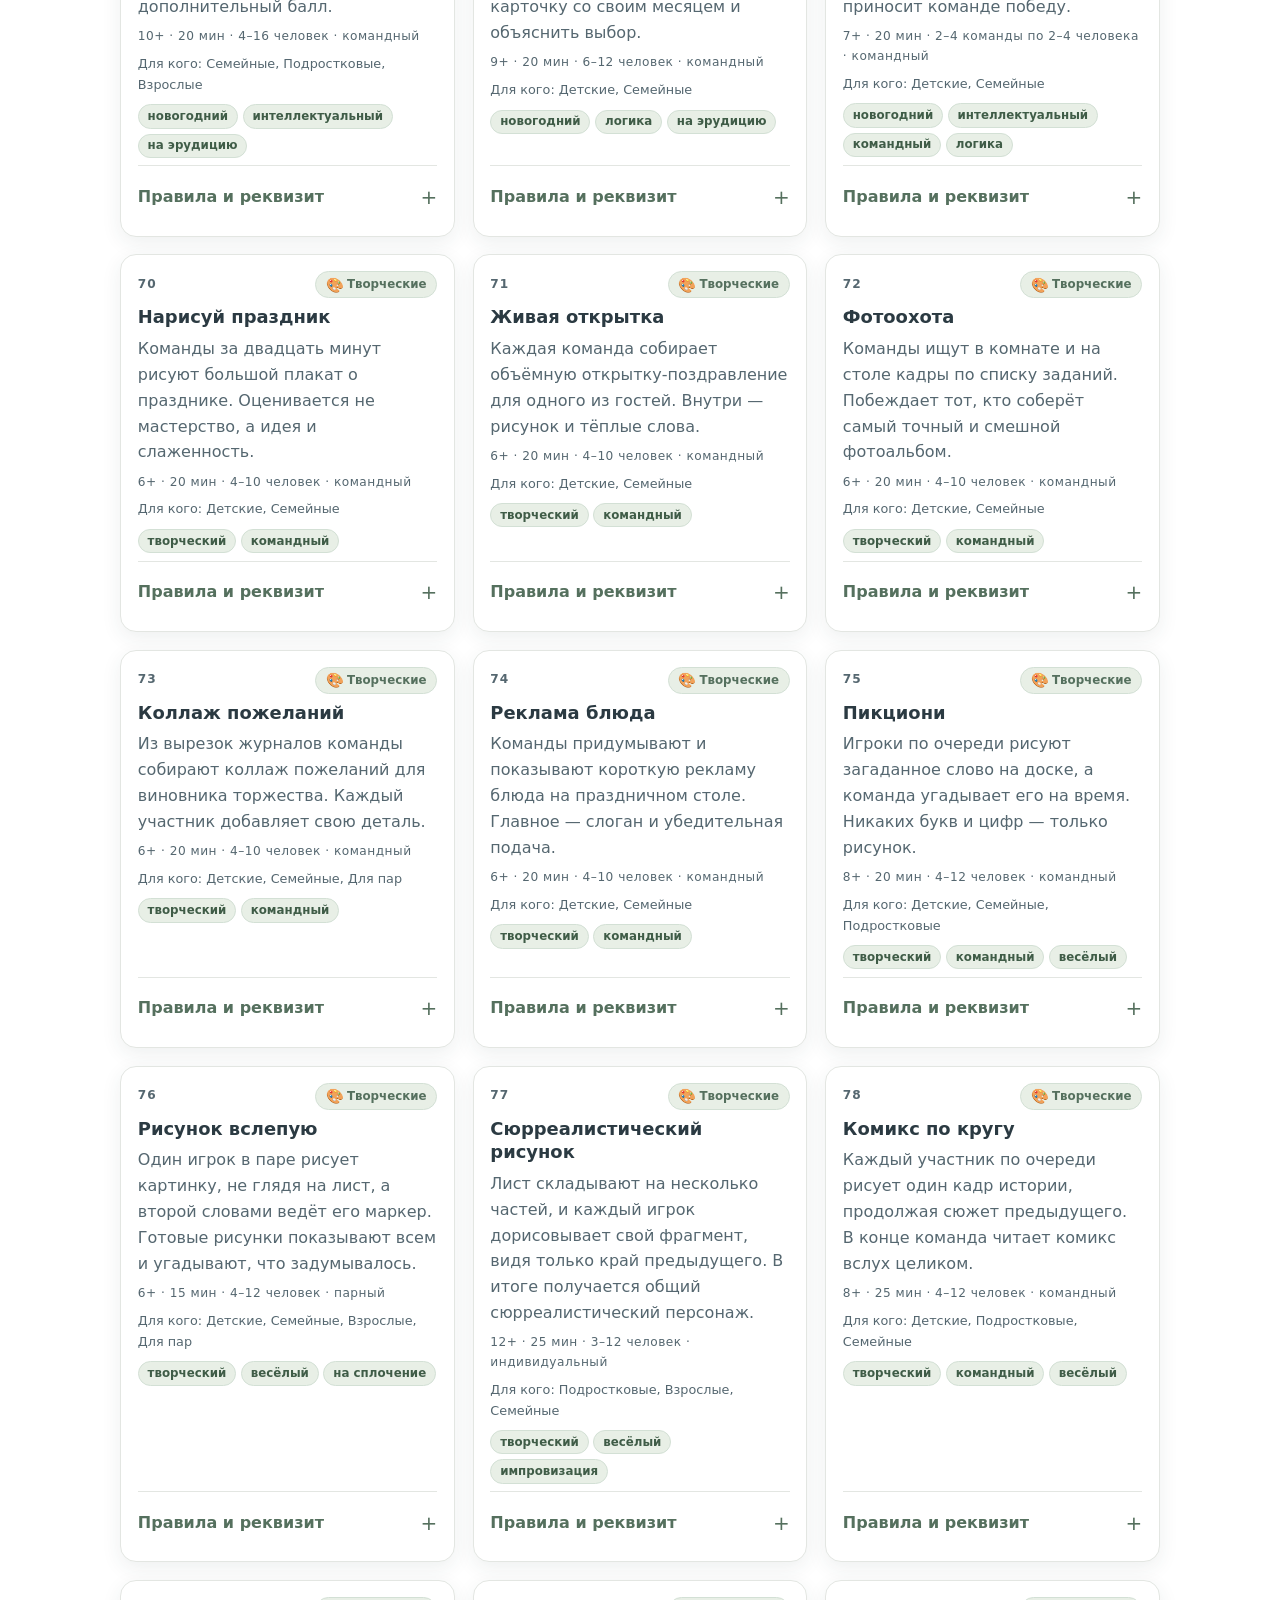
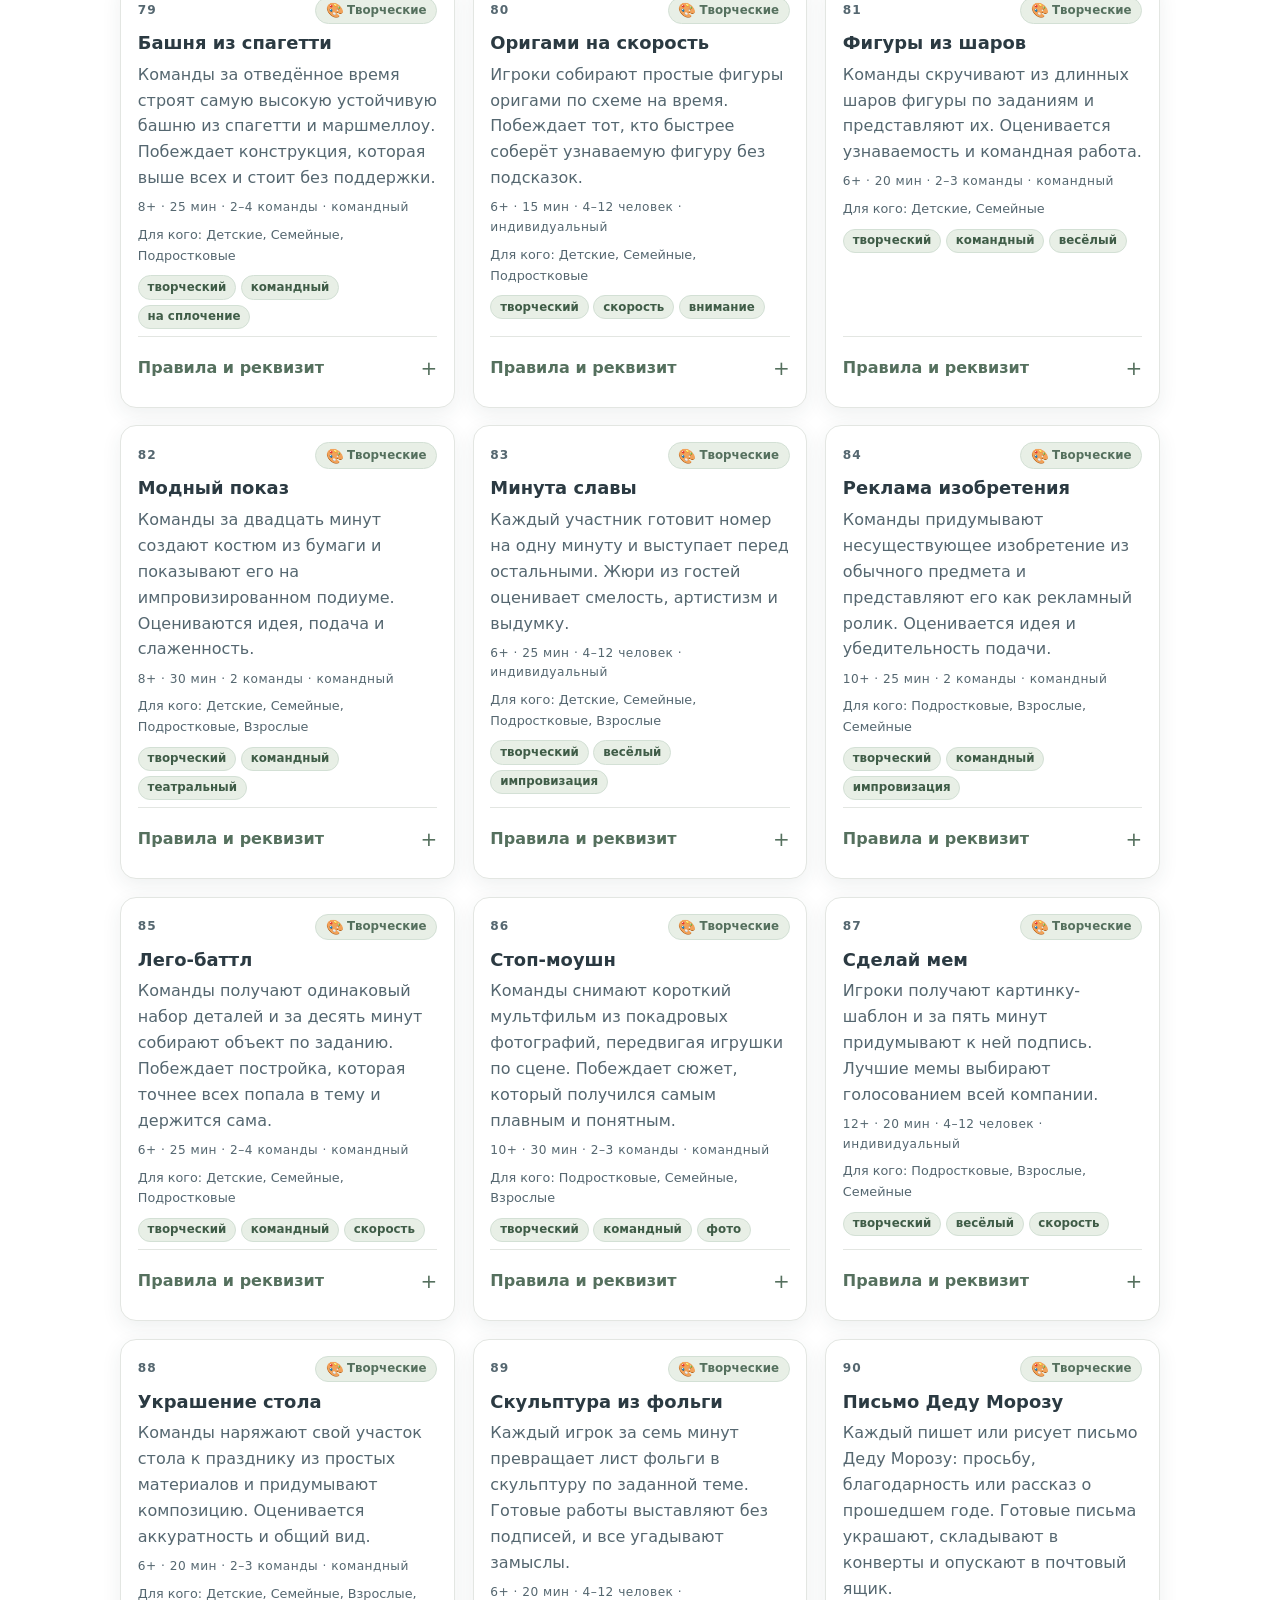
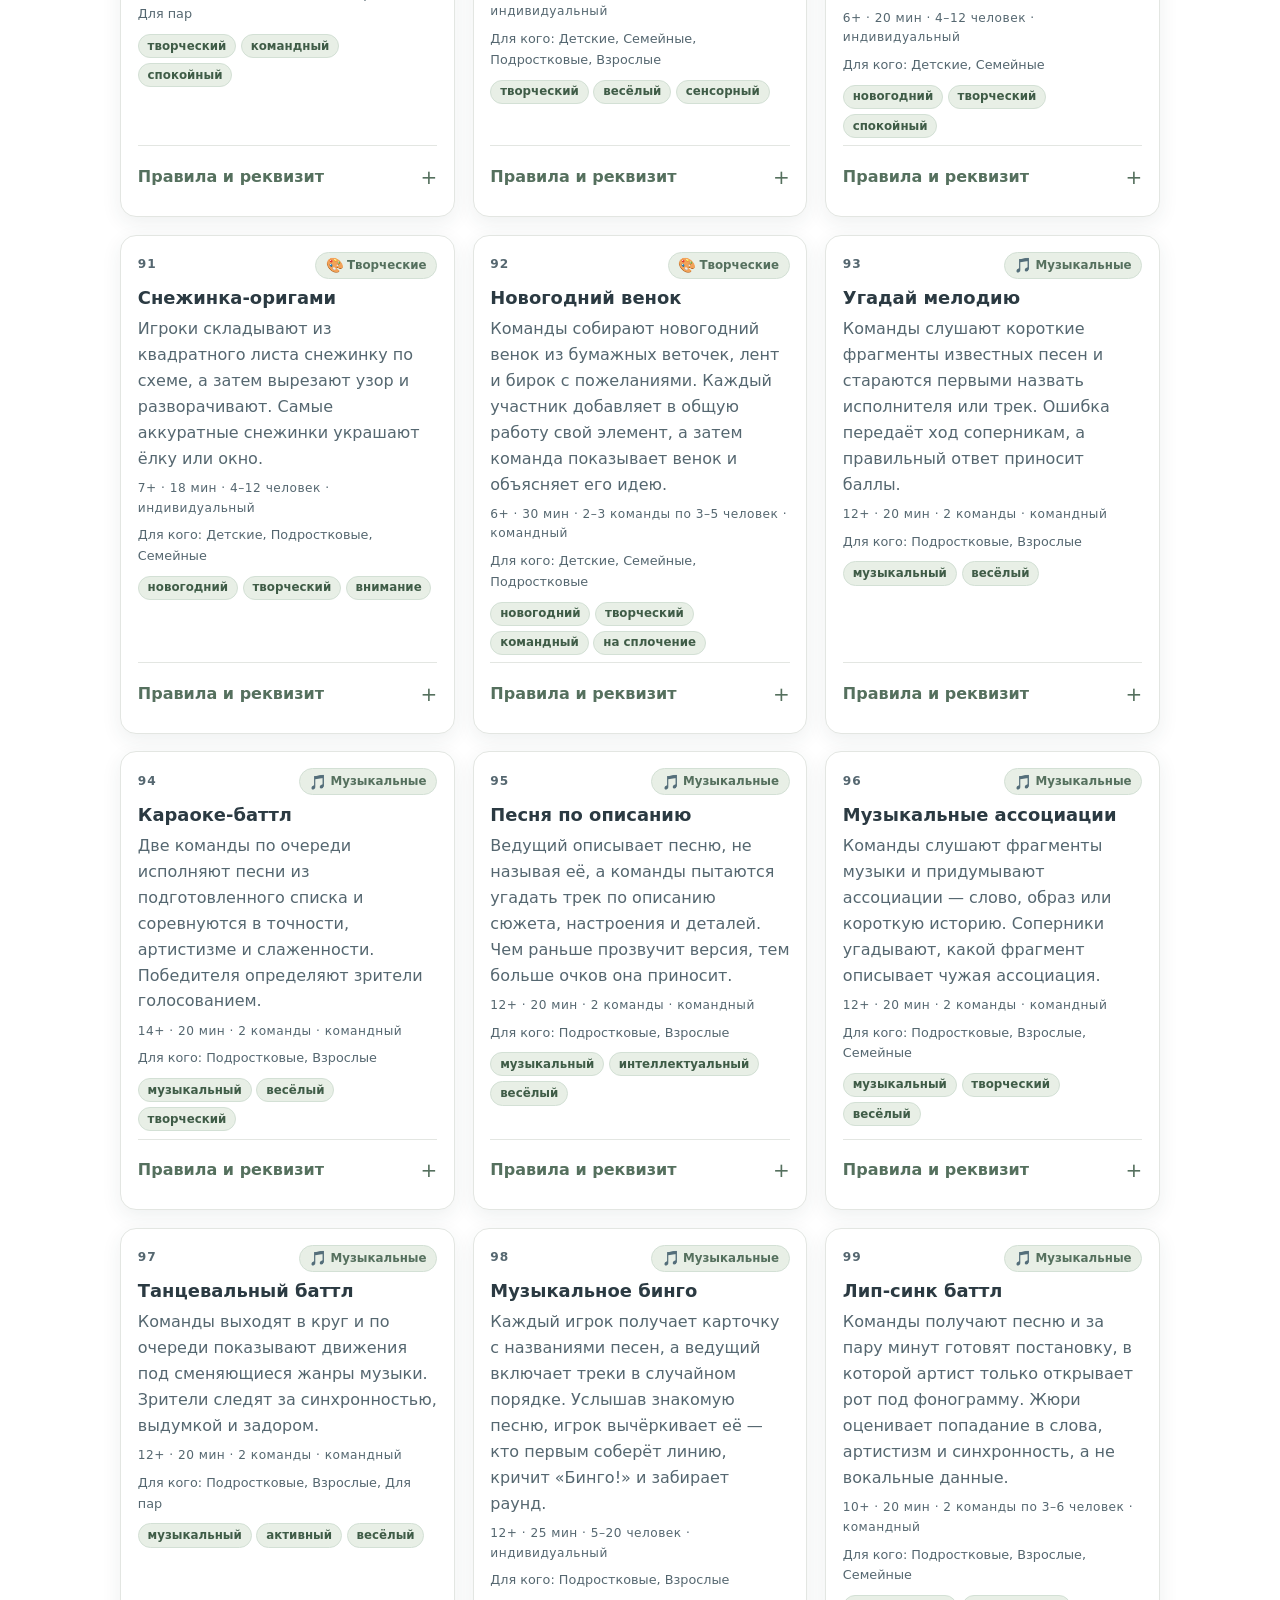
==== commit a62193ff: "Добавлена страница с конкурсами" ====
--- a/contests/index.html
+++ b/contests/index.html
@@ -4,12 +4,15 @@
 <meta charset="utf-8">
 <meta name="viewport" content="width=device-width, initial-scale=1">
 <title>Конкурсы — Праздники события</title>
-<meta name="description" content="Конкурсы, викторины и задания для праздничного вечера. Раздел готовится: скоро здесь появятся игры для детей и взрослых.">
+<meta name="description" content="179 готовых конкурсов для праздничного вечера: застольные, активные, интеллектуальные, творческие, музыкальные, театральные, кулинарные и квесты. Правила, реквизит и советы ведущему.">
 <meta name="theme-color" content="#fdfcf9">
 <link rel="icon" href="../images/favicon.svg" type="image/svg+xml">
 <link rel="stylesheet" href="../css/base.css">
 <link rel="stylesheet" href="../css/home.css">
 <link rel="stylesheet" href="../css/contests.css">
+<script src="../data/contests.bundle.js" defer></script>
+<script src="../js/contest-store.js" defer></script>
+<script src="../js/contests.js" defer></script>
 </head>
 <body>
 
@@ -32,54 +35,81 @@
   <main id="main">
 
     <section class="contests-intro" aria-labelledby="page-title">
-      <p class="eyebrow">Раздел</p>
+      <p class="eyebrow">Игры и задания</p>
       <h1 id="page-title">Конкурсы</h1>
       <p class="lead">
-        Конкурсы, викторины и задания, которые можно провести дома или
-        в гостях. Здесь появятся готовые сценарии с правилами, реквизитом
-        и подсказками для ведущего.
+        Сто семьдесят девять готовых конкурсов для праздничного вечера:
+        застольные игры, активные состязания, викторины, творческие задания,
+        музыка, театр, кулинарные испытания и квесты. Двадцать из них —
+        новогодние. У каждого есть правила, реквизит и совет ведущему.
       </p>
-      <p class="contests-soon">
-        <span class="soon-badge">Скоро</span>
-        Раздел готовится. Конкурсы добавим в ближайшее время.
-      </p>
+      <ul class="contest-stats">
+        <li><strong>179</strong> конкурсов</li>
+        <li><strong>8</strong> типов</li>
+        <li><strong>5</strong> аудиторий</li>
+        <li><strong>20</strong> новогодних</li>
+      </ul>
     </section>
 
-    <section class="about" aria-labelledby="about-title">
-      <h2 id="about-title">Что появится в разделе</h2>
-      <div class="about-grid">
-        <article class="about-card">
-          <h3>Конкурсы для гостей</h3>
-          <p>
-            Короткие игры за столом, которые не требуют подготовки
-            и помогают разговорить компанию.
+    <section class="contests-browser" aria-labelledby="browser-title">
+      <h2 id="browser-title" class="visually-hidden">Выбор конкурса</h2>
+
+      <form class="contest-filters" data-filters hidden>
+        <div class="filter-selects">
+          <p class="filter-select">
+            <label for="contest-type">Тип конкурса</label>
+            <select id="contest-type" data-type-filter></select>
           </p>
-        </article>
-        <article class="about-card">
-          <h3>Викторины</h3>
-          <p>
-            Вопросы для детей и взрослых с ответами и вариантами
-            проведения — от командной игры до блиц-раунда.
+          <p class="filter-select">
+            <label for="contest-audience">Для кого</label>
+            <select id="contest-audience" data-audience-filter></select>
           </p>
-        </article>
-        <article class="about-card">
-          <h3>Задания и реквизит</h3>
-          <p>
-            Список того, что понадобится, и пошаговые инструкции,
-            чтобы конкурс можно было провести без импровизации.
-          </p>
-        </article>
+          <button class="reset contest-reset" type="button" data-reset hidden>
+            Сбросить
+          </button>
+        </div>
+      </form>
+
+      <div class="tag-filter" data-tag-filter hidden>
+        <div class="tag-filter-head">
+          <h3>Теги</h3>
+          <button class="reset tag-reset" type="button" data-reset-tags hidden>
+            Сбросить теги
+          </button>
+        </div>
+        <div class="tag-filter-list" data-tag-list></div>
       </div>
+
+      <noscript>
+        <p class="noscript-note">
+          Для выбора конкурсов нужен JavaScript. Сама база лежит в
+          <code>data/contests.json</code> — её можно открыть и без страницы.
+        </p>
+      </noscript>
+
+      <p class="error" data-error hidden></p>
+
+      <div class="results-head">
+        <h2>Все конкурсы</h2>
+        <p class="contest-count" role="status" aria-live="polite" data-count>179 конкурсов</p>
+      </div>
+
+      <ul class="contest-grid" data-grid></ul>
+
+      <p class="empty" data-empty hidden>
+        <span data-empty-text>Ничего не найдено. Попробуйте другой фильтр.</span>
+        <button class="reset reset-inline" type="button" data-reset data-reset-empty>Сбросить</button>
+      </p>
     </section>
 
   </main>
 
   <footer class="site-footer">
-    <p>© 2026 Праздники события · конкурсы</p>
+    <p>© <span data-year>2026</span> Праздники события · конкурсы</p>
     <p class="footer-note">
       Статический проект на HTML, CSS и небольшом количестве JavaScript.
-      Все файлы лежат рядом, поэтому страницы открываются и по двойному
-      клику, и на GitHub Pages.
+      Данные конкурсов лежат в <code>data/contests.json</code>, для
+      <code>file://</code> рядом собран <code>data/contests.bundle.js</code>.
     </p>
   </footer>
 
--- a/css/home.css
+++ b/css/home.css
@@ -162,7 +162,7 @@
    -------------------------------------------------------------------------- */
 
 .catalog {
-  margin-top: clamp(1.6rem, 4vw, 2.4rem);
+  margin-top: 0;
 }
 
 .catalog-head {
@@ -283,9 +283,9 @@
 
 .card-grid {
   display: grid;
-  grid-template-columns: repeat(auto-fill, minmax(min(100%, 280px), 1fr));
-  gap: clamp(0.8rem, 2.2vw, 1.2rem);
-  margin: 1rem 0 0;
+  grid-template-columns: repeat(auto-fill, minmax(min(100%, 270px), 1fr));
+  gap: 0.8rem;
+  margin: 0;
   padding: 0;
   list-style: none;
 }
@@ -342,8 +342,8 @@
   display: flex;
   flex: 1;
   flex-direction: column;
-  gap: 0.3rem;
-  padding: 0.95rem 1.05rem 1.05rem;
+  gap: 0.25rem;
+  padding: 0.9rem 1rem 0.95rem;
 }
 
 .event-meta {
@@ -356,14 +356,15 @@
 
 .event-title {
   margin: 0;
-  font-size: 1.15rem;
+  font-size: 1.08rem;
   line-height: 1.3;
   color: var(--text);
 }
 
 .event-desc {
   margin: 0;
-  font-size: 0.92rem;
+  font-size: 0.88rem;
+  line-height: 1.45;
   color: var(--text-soft);
 }
 
@@ -391,8 +392,8 @@
 
 .event-cta {
   margin-top: auto;
-  padding-top: 0.65rem;
-  font-size: 0.88rem;
+  padding-top: 0.5rem;
+  font-size: 0.84rem;
   font-weight: 600;
   color: var(--sage-deep);
 }
--- a/css/contests.css
+++ b/css/contests.css
@@ -1,6 +1,7 @@
 /* ==========================================================================
    contests.css — страница «Конкурсы»
    Оболочка, шапка и подвал переиспользуются из home.css.
+   Карточки, фильтры и раскрывающиеся правила — только для этой страницы.
    ========================================================================== */
 
 .page-nav {
@@ -18,26 +19,402 @@
 
 .contests-intro .lead {
   margin: 0 0 1rem;
-  max-width: 68ch;
-  color: var(--text-soft);
-}
-
-.contests-soon {
+  max-width: 72ch;
+  color: var(--text-soft);
+}
+
+.contest-stats {
+  display: flex;
+  flex-wrap: wrap;
+  gap: 0.45rem;
+  margin: 0;
+  padding: 0;
+  list-style: none;
+}
+
+.contest-stats li {
+  padding: 0.3rem 0.75rem;
+  font-size: 0.82rem;
+  color: var(--text-soft);
+  background: var(--surface);
+  border: 1px solid var(--brand-line);
+  border-radius: 999px;
+}
+
+.contest-stats strong {
+  color: var(--text);
+}
+
+.contests-browser {
+  margin-top: clamp(1.4rem, 3vw, 2rem);
+}
+
+.contest-filters {
+  margin: 0;
+}
+
+.filter-selects {
+  display: grid;
+  grid-template-columns: 1fr;
+  align-items: end;
+  gap: 0.55rem;
+}
+
+.filter-select {
+  margin: 0;
+}
+
+.filter-select label {
+  display: block;
+  margin-bottom: 0.25rem;
+  font-size: 0.76rem;
+  font-weight: 600;
+  letter-spacing: 0.06em;
+  text-transform: uppercase;
+  color: var(--text-soft);
+}
+
+.filter-select select {
+  width: 100%;
+  min-height: 46px;
+  padding: 0.5rem 2.4rem 0.5rem 1rem;
+  font: inherit;
+  color: var(--text);
+  cursor: pointer;
+  background-color: var(--surface);
+  background-image:
+    linear-gradient(45deg, transparent 50%, var(--text-soft) 50%),
+    linear-gradient(135deg, var(--text-soft) 50%, transparent 50%);
+  background-position: calc(100% - 18px) 21px, calc(100% - 12px) 21px;
+  background-size: 6px 6px, 6px 6px;
+  background-repeat: no-repeat;
+  border: 1px solid var(--brand-line);
+  border-radius: 999px;
+  box-shadow: inset 0 1px 2px rgba(43, 58, 66, 0.05);
+  appearance: none;
+}
+
+.filter-select select:focus-visible {
+  border-color: var(--blue-deep);
+}
+
+.contest-reset {
+  align-self: end;
+}
+
+@media (min-width: 600px) {
+  .filter-selects {
+    grid-template-columns: 1fr 1fr;
+  }
+
+  .contest-reset {
+    grid-column: 1 / -1;
+    width: 100%;
+  }
+}
+
+@media (min-width: 900px) {
+  .filter-selects {
+    grid-template-columns: minmax(0, 1fr) minmax(0, 1fr) auto;
+  }
+
+  .contest-reset {
+    grid-column: auto;
+    width: auto;
+    justify-self: end;
+  }
+}
+
+.tag-filter {
+  margin-top: 1rem;
+  padding: 0.85rem 0.95rem;
+  background: #f7f9f6;
+  border: 1px solid var(--brand-line);
+  border-radius: var(--radius);
+}
+
+.tag-filter-head {
   display: flex;
   flex-wrap: wrap;
   align-items: center;
-  gap: 0.5rem;
-  margin: 0;
-  padding: 0.75rem 0.95rem;
+  justify-content: space-between;
+  gap: 0.4rem 0.8rem;
+}
+
+.tag-filter-head h3 {
+  margin: 0;
+  font-size: 0.76rem;
+  font-weight: 600;
+  letter-spacing: 0.06em;
+  text-transform: uppercase;
+  color: var(--text-soft);
+}
+
+.tag-reset {
+  min-height: 44px;
+}
+
+.tag-filter-list {
+  display: flex;
+  flex-wrap: wrap;
+  gap: 0.4rem;
+  margin-top: 0.45rem;
+}
+
+.tag-filter-button {
+  display: inline-flex;
+  align-items: center;
+  gap: 0.45rem;
+  min-height: 44px;
+  padding: 0.35rem 0.7rem;
+  font: inherit;
+  font-size: 0.82rem;
+  line-height: 1.2;
+  color: var(--text);
+  cursor: pointer;
+  background: var(--surface);
+  border: 1px solid var(--brand-line);
+  border-radius: 999px;
+}
+
+.tag-filter-button:hover {
+  border-color: var(--sage);
+}
+
+.tag-filter-button.is-active {
+  color: #ffffff;
+  background: var(--sage-deep);
+  border-color: var(--sage-deep);
+}
+
+.tag-filter-button:disabled {
+  opacity: 0.45;
+  cursor: not-allowed;
+}
+
+.tag-filter-button:focus-visible {
+  outline: 3px solid var(--blue-deep);
+  outline-offset: 2px;
+}
+
+.tag-filter-count {
+  min-width: 1.5em;
+  padding: 0.05em 0.35em;
+  font-size: 0.72rem;
+  font-weight: 700;
+  line-height: 1.5;
+  text-align: center;
+  color: var(--text-soft);
+  background: var(--sand-soft);
+  border-radius: 999px;
+}
+
+.tag-filter-button.is-active .tag-filter-count {
+  color: var(--sage-deep);
+  background: #ffffff;
+}
+
+.error {
+  margin: 1rem 0 0;
+  padding: 0.9rem 1.1rem;
+  background: #fdeaea;
+  border-left: 4px solid var(--red);
+  border-radius: 0 12px 12px 0;
+}
+
+.results-head {
+  display: flex;
+  flex-wrap: wrap;
+  align-items: baseline;
+  justify-content: space-between;
+  gap: 0.35rem 1rem;
+  margin-top: 1.2rem;
+}
+
+.results-head h2 {
+  margin: 0;
+  font-size: 1.2rem;
+  color: var(--text);
+}
+
+.contest-count {
+  margin: 0;
+  font-size: 0.86rem;
+  color: var(--text-soft);
+}
+
+.contest-grid {
+  display: grid;
+  grid-template-columns: repeat(auto-fill, minmax(min(100%, 320px), 1fr));
+  gap: clamp(0.8rem, 2vw, 1.1rem);
+  margin: 1rem 0 0;
+  padding: 0;
+  list-style: none;
+}
+
+.contest-item {
+  display: flex;
+  min-width: 0;
+}
+
+.contest-card {
+  display: flex;
+  flex: 1;
+  flex-direction: column;
+  gap: 0.45rem;
+  min-width: 0;
+  padding: 1rem 1.05rem 1.05rem;
+  background: var(--surface);
+  border: 1px solid var(--brand-line);
+  border-radius: var(--radius);
+  box-shadow: var(--brand-shadow);
+  scroll-margin-top: 1rem;
+}
+
+.contest-card-top {
+  display: flex;
+  align-items: center;
+  justify-content: space-between;
+  gap: 0.6rem;
+}
+
+.contest-number {
+  font-size: 0.76rem;
+  font-weight: 700;
+  letter-spacing: 0.08em;
+  color: var(--text-soft);
+}
+
+.contest-type {
+  display: inline-flex;
+  align-items: center;
+  gap: 0.2rem;
+  max-width: 75%;
+  padding: 0.18rem 0.6rem;
+  font-size: 0.74rem;
+  font-weight: 600;
+  color: var(--sage-deep);
+  background: var(--sage-soft);
+  border: 1px solid #d3e0d5;
+  border-radius: 999px;
+}
+
+.contest-type-icon {
   font-size: 0.9rem;
-  color: var(--text-soft);
-  background: var(--sand-soft);
-  border-left: 4px solid var(--sand);
-  border-radius: 0 12px 12px 0;
+  line-height: 1;
+}
+
+.contest-title {
+  margin: 0;
+  font-size: 1.12rem;
+  line-height: 1.3;
+  color: var(--text);
+}
+
+.contest-desc {
+  margin: 0;
+  color: var(--text-soft);
+}
+
+.contest-meta {
+  margin: 0;
+  font-size: 0.76rem;
+  letter-spacing: 0.04em;
+  color: var(--text-soft);
+}
+
+.contest-audiences {
+  margin: 0;
+  font-size: 0.8rem;
+  color: var(--text-soft);
+}
+
+.contest-card .tags {
+  margin-top: 0.1rem;
+}
+
+.contest-rules {
+  margin-top: auto;
+  padding-top: 0.55rem;
+  border-top: 1px solid var(--brand-line);
+}
+
+.contest-rules summary {
+  display: flex;
+  align-items: center;
+  justify-content: space-between;
+  gap: 0.8rem;
+  min-height: 44px;
+  font-weight: 600;
+  color: var(--sage-deep);
+  cursor: pointer;
+  list-style: none;
+}
+
+.contest-rules summary::-webkit-details-marker {
+  display: none;
+}
+
+.contest-rules summary::after {
+  content: "+";
+  flex: 0 0 auto;
+  font-size: 1.25rem;
+  font-weight: 400;
+  line-height: 1;
+}
+
+.contest-rules[open] summary::after {
+  content: "−";
+}
+
+.contest-rules summary:focus-visible {
+  outline: 3px solid var(--blue-deep);
+  outline-offset: 2px;
+  border-radius: 4px;
+}
+
+.contest-rules-list {
+  margin: 0.2rem 0 0.8rem;
+  padding-left: 1.2rem;
+  color: var(--text);
+}
+
+.contest-rules-list li {
+  margin-bottom: 0.35rem;
+}
+
+.contest-props,
+.contest-tip {
+  margin: 0.35rem 0 0;
+  font-size: 0.86rem;
+  color: var(--text-soft);
+}
+
+.contest-props strong,
+.contest-tip strong {
+  color: var(--text);
+}
+
+.empty {
+  margin: 1.1rem 0 0;
 }
 
 @media (max-width: 640px) {
   .contests-intro {
     padding: 1.1rem 0.95rem 1.2rem;
   }
-}
+
+  .contest-card {
+    padding: 0.95rem;
+  }
+
+  .contest-type {
+    max-width: 70%;
+  }
+}
+
+@media (prefers-reduced-motion: reduce) {
+  .contest-card {
+    transition: none;
+  }
+}
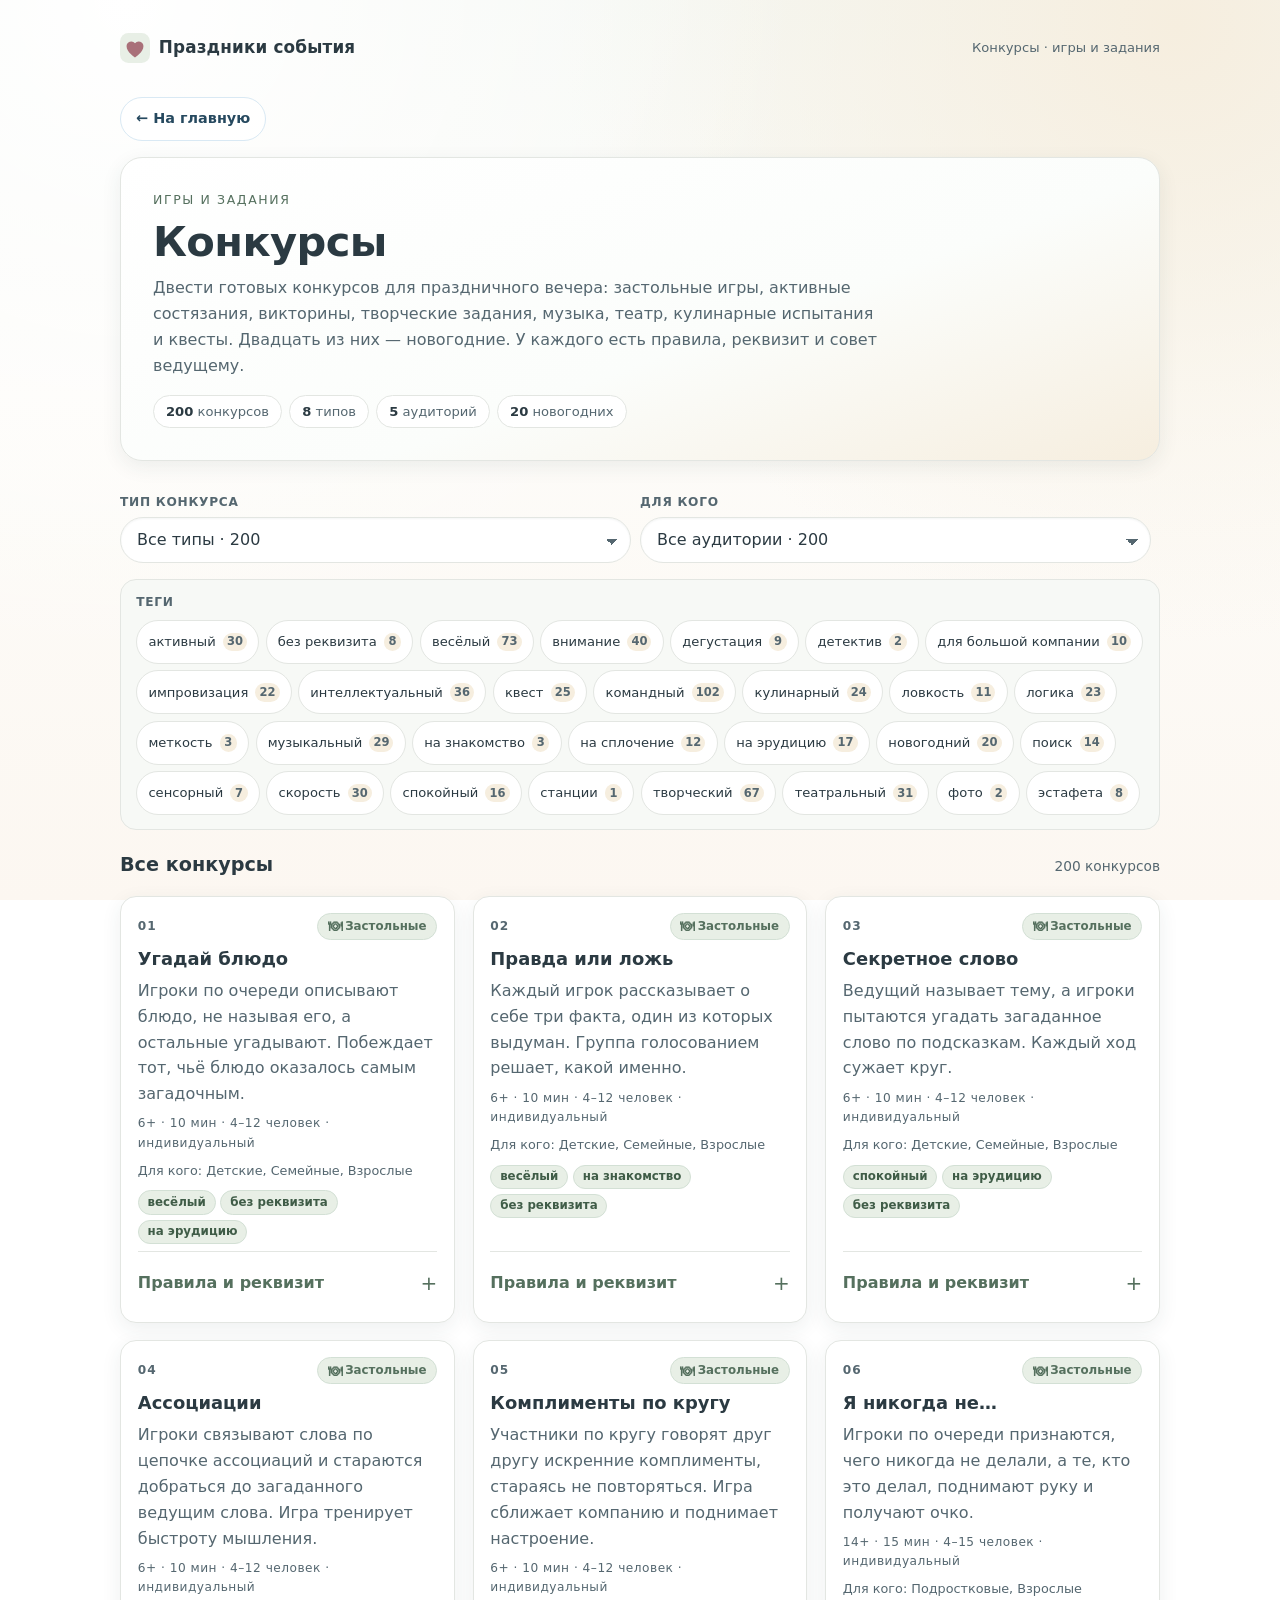
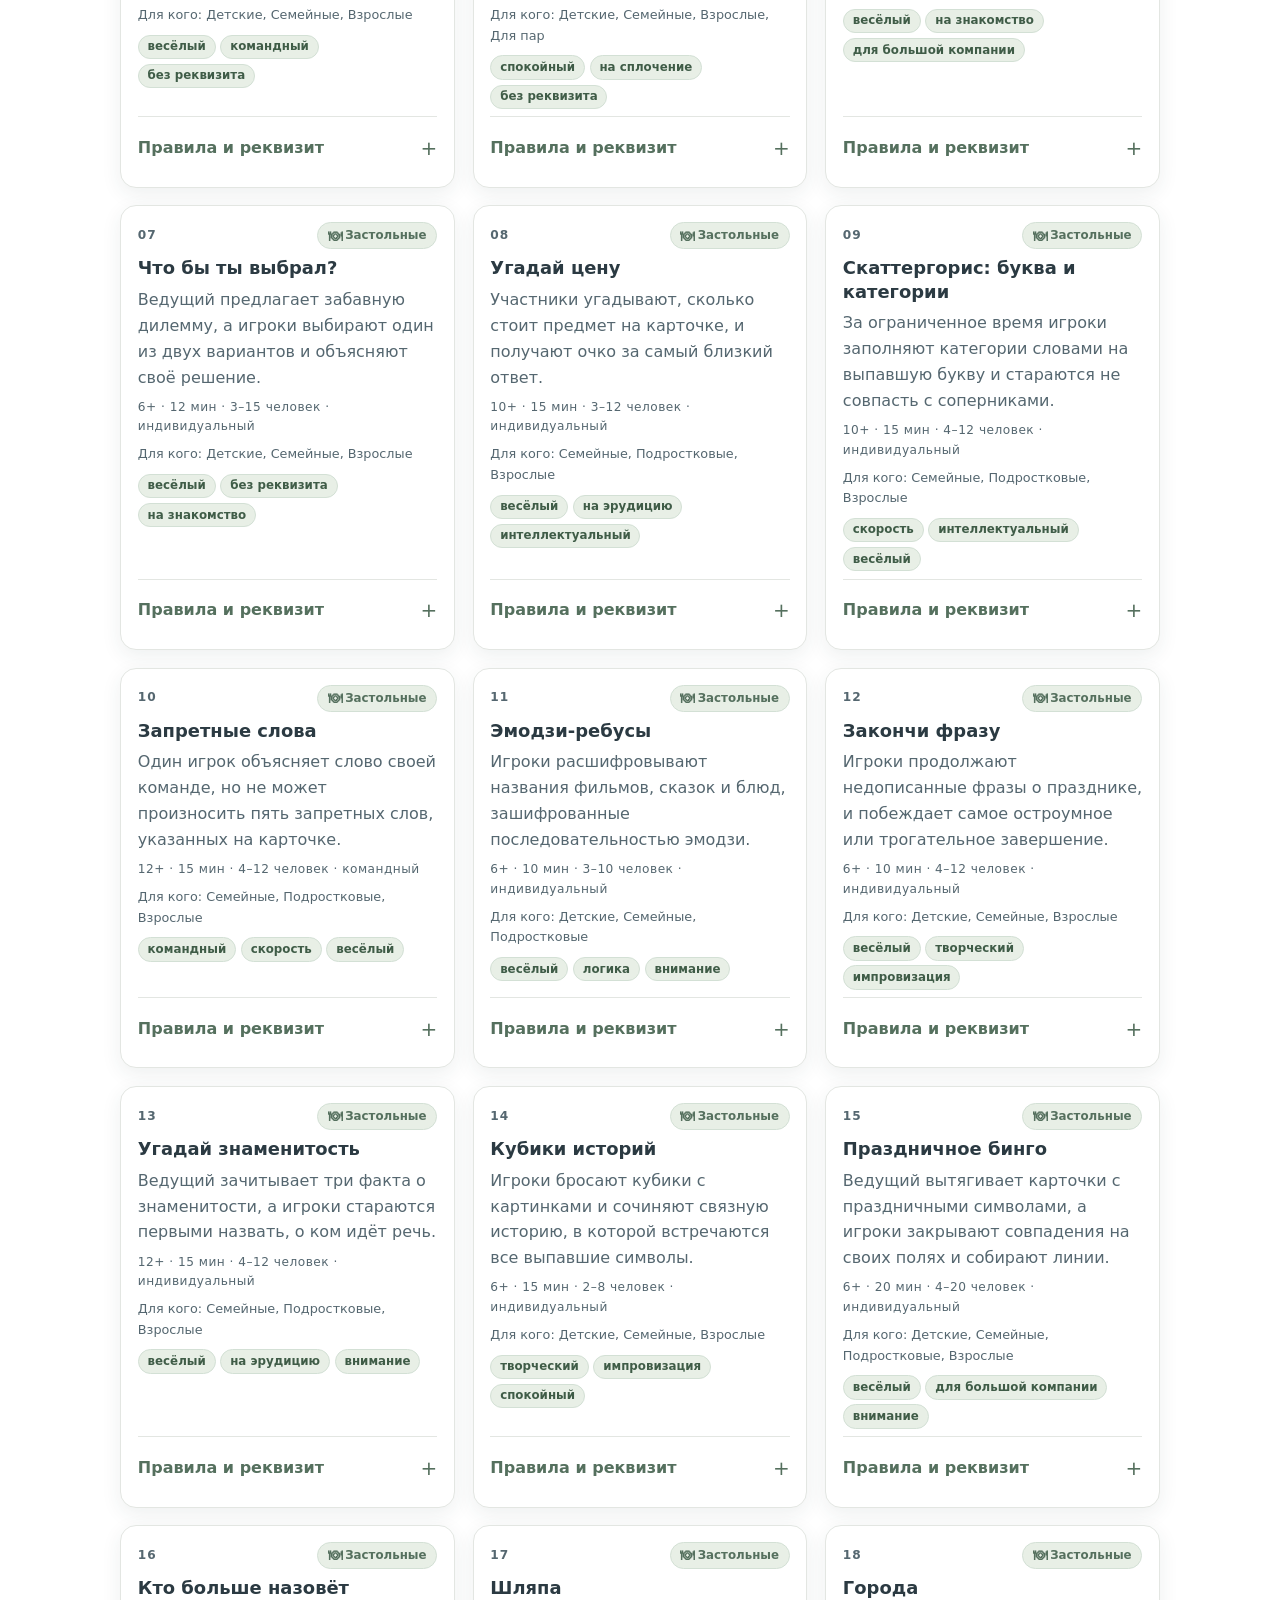
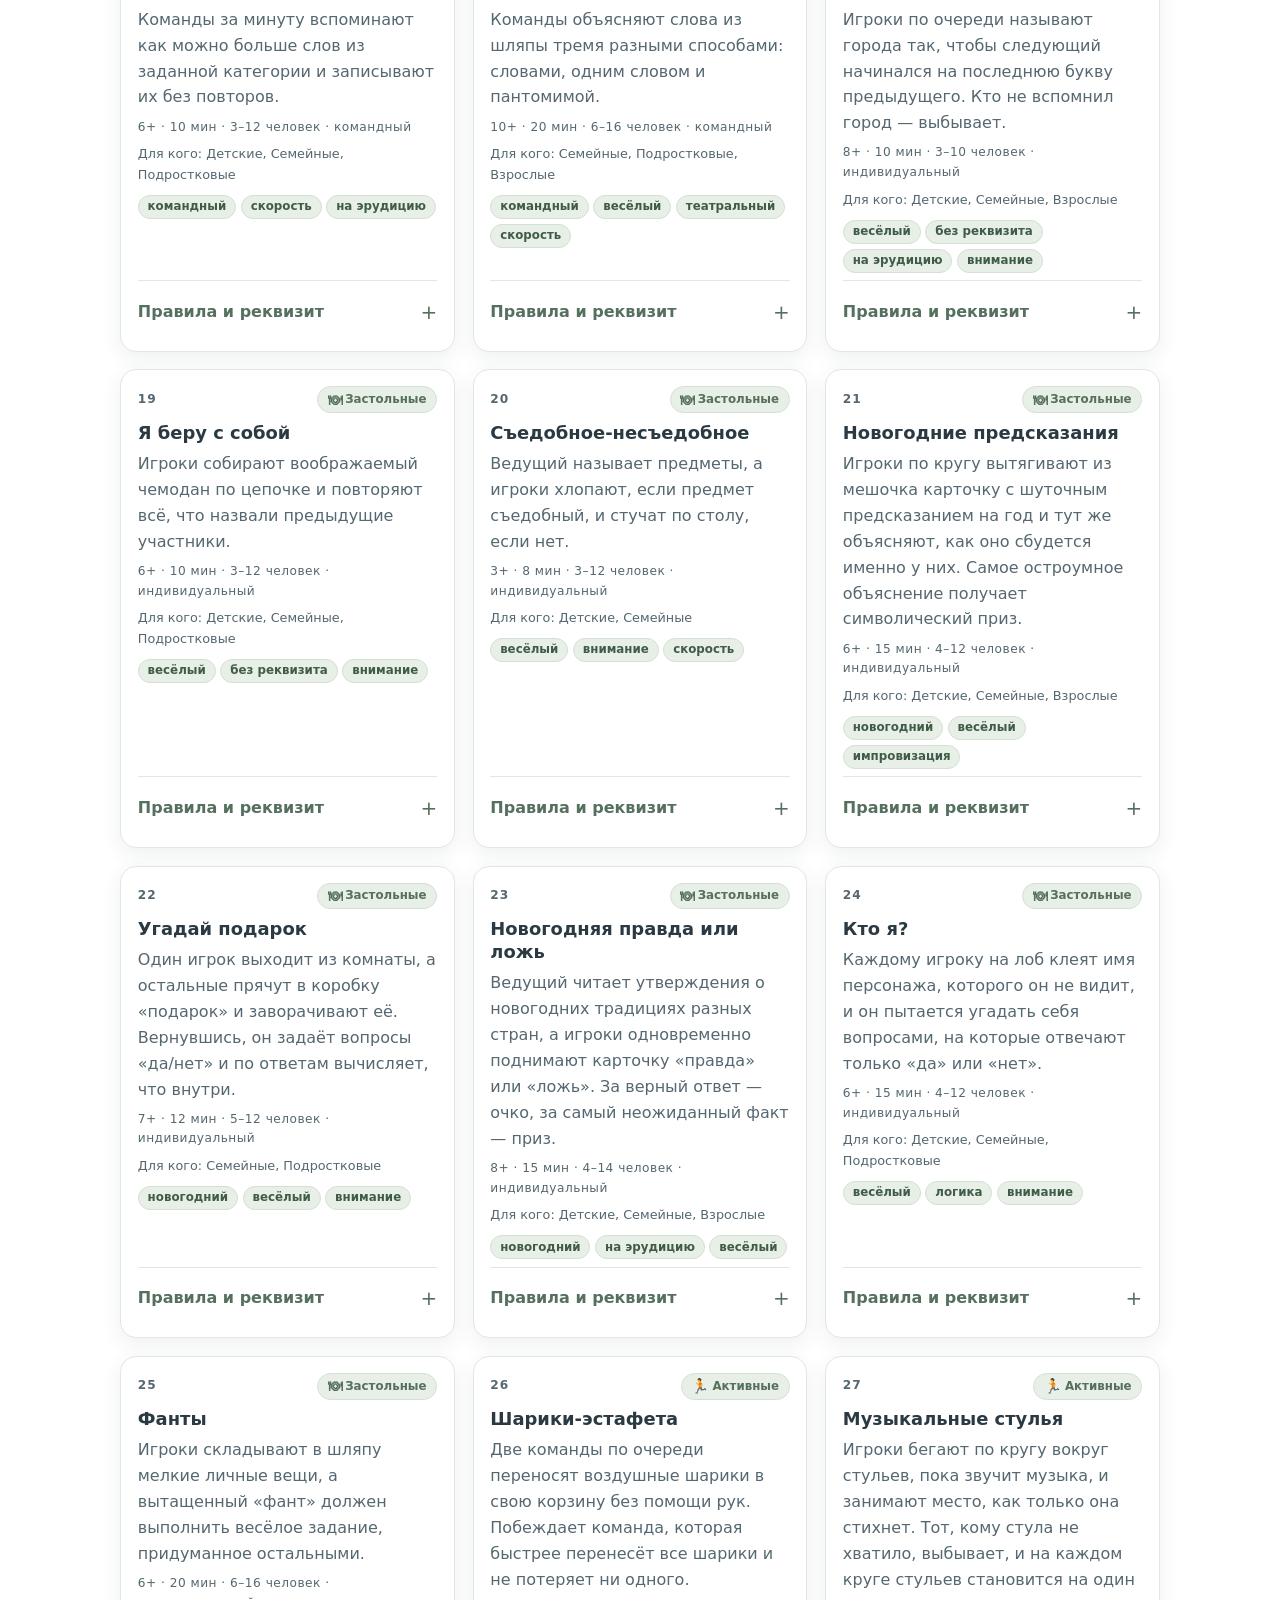
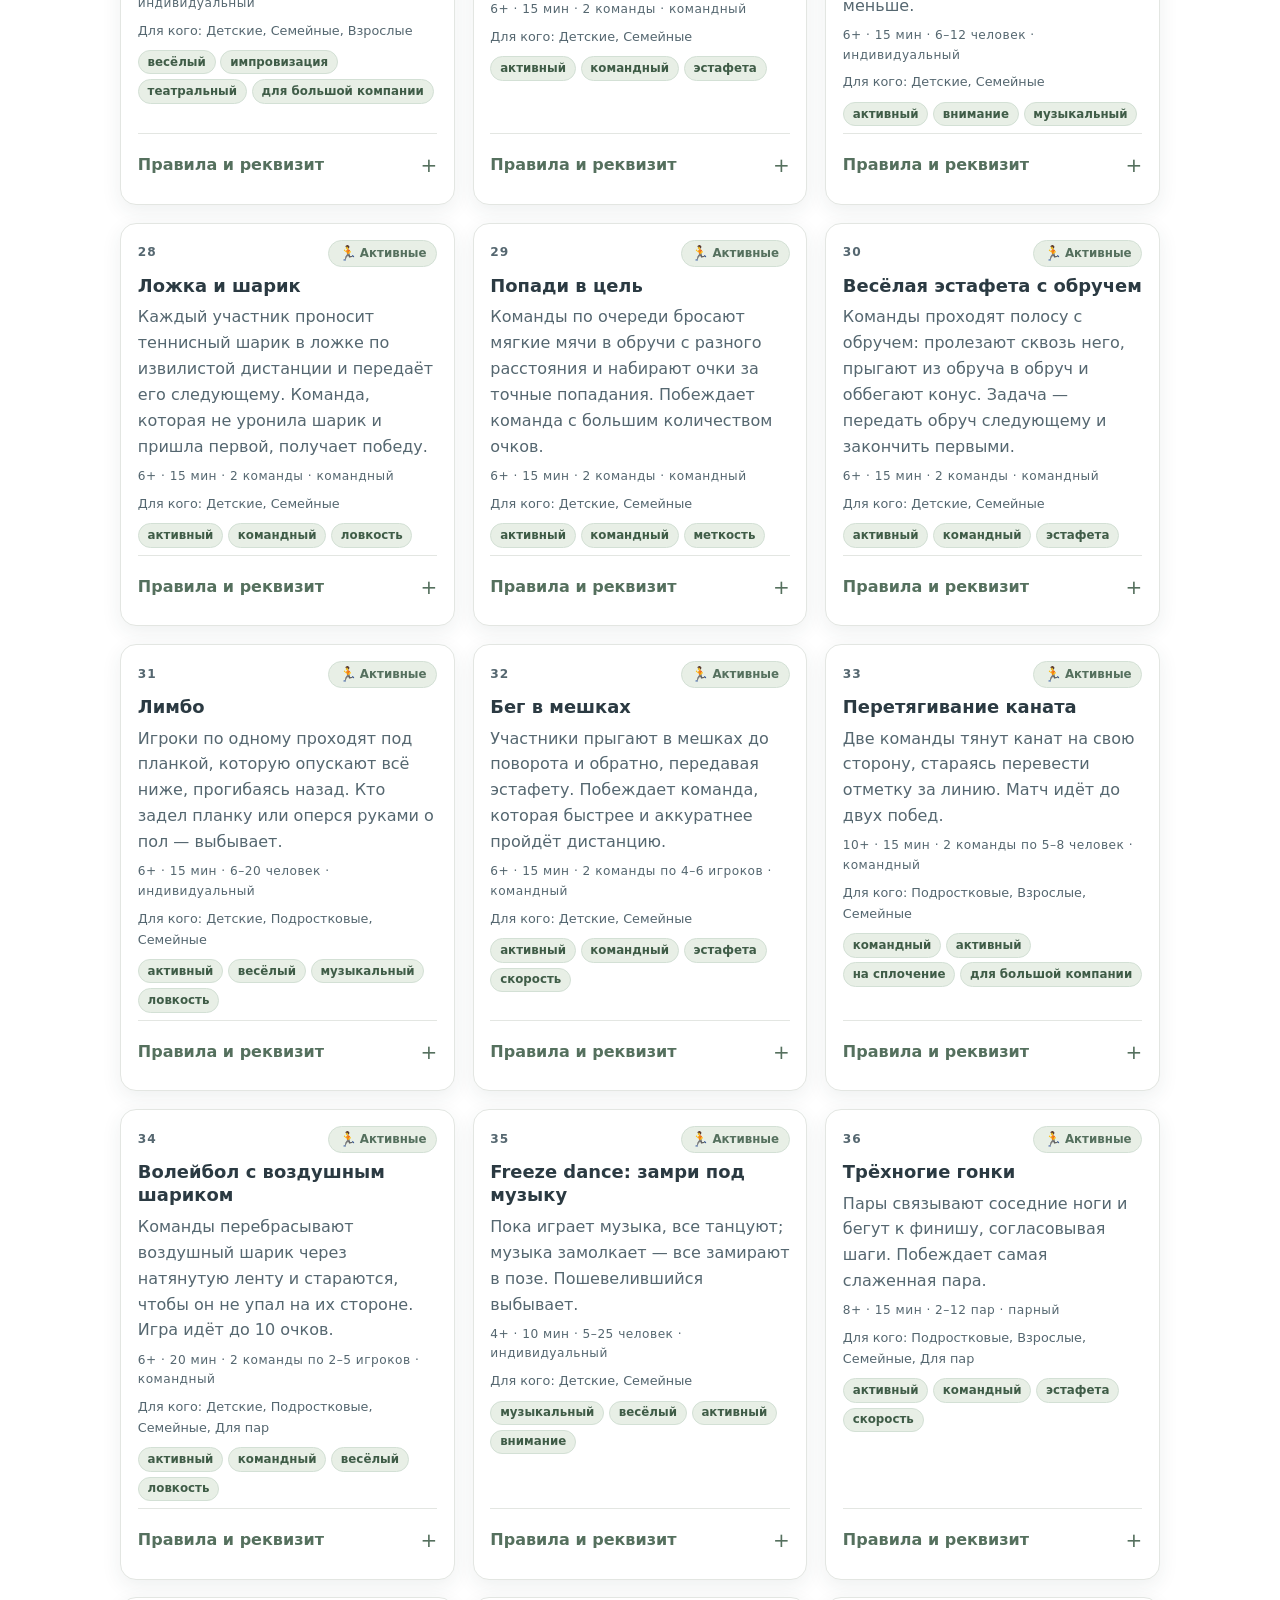
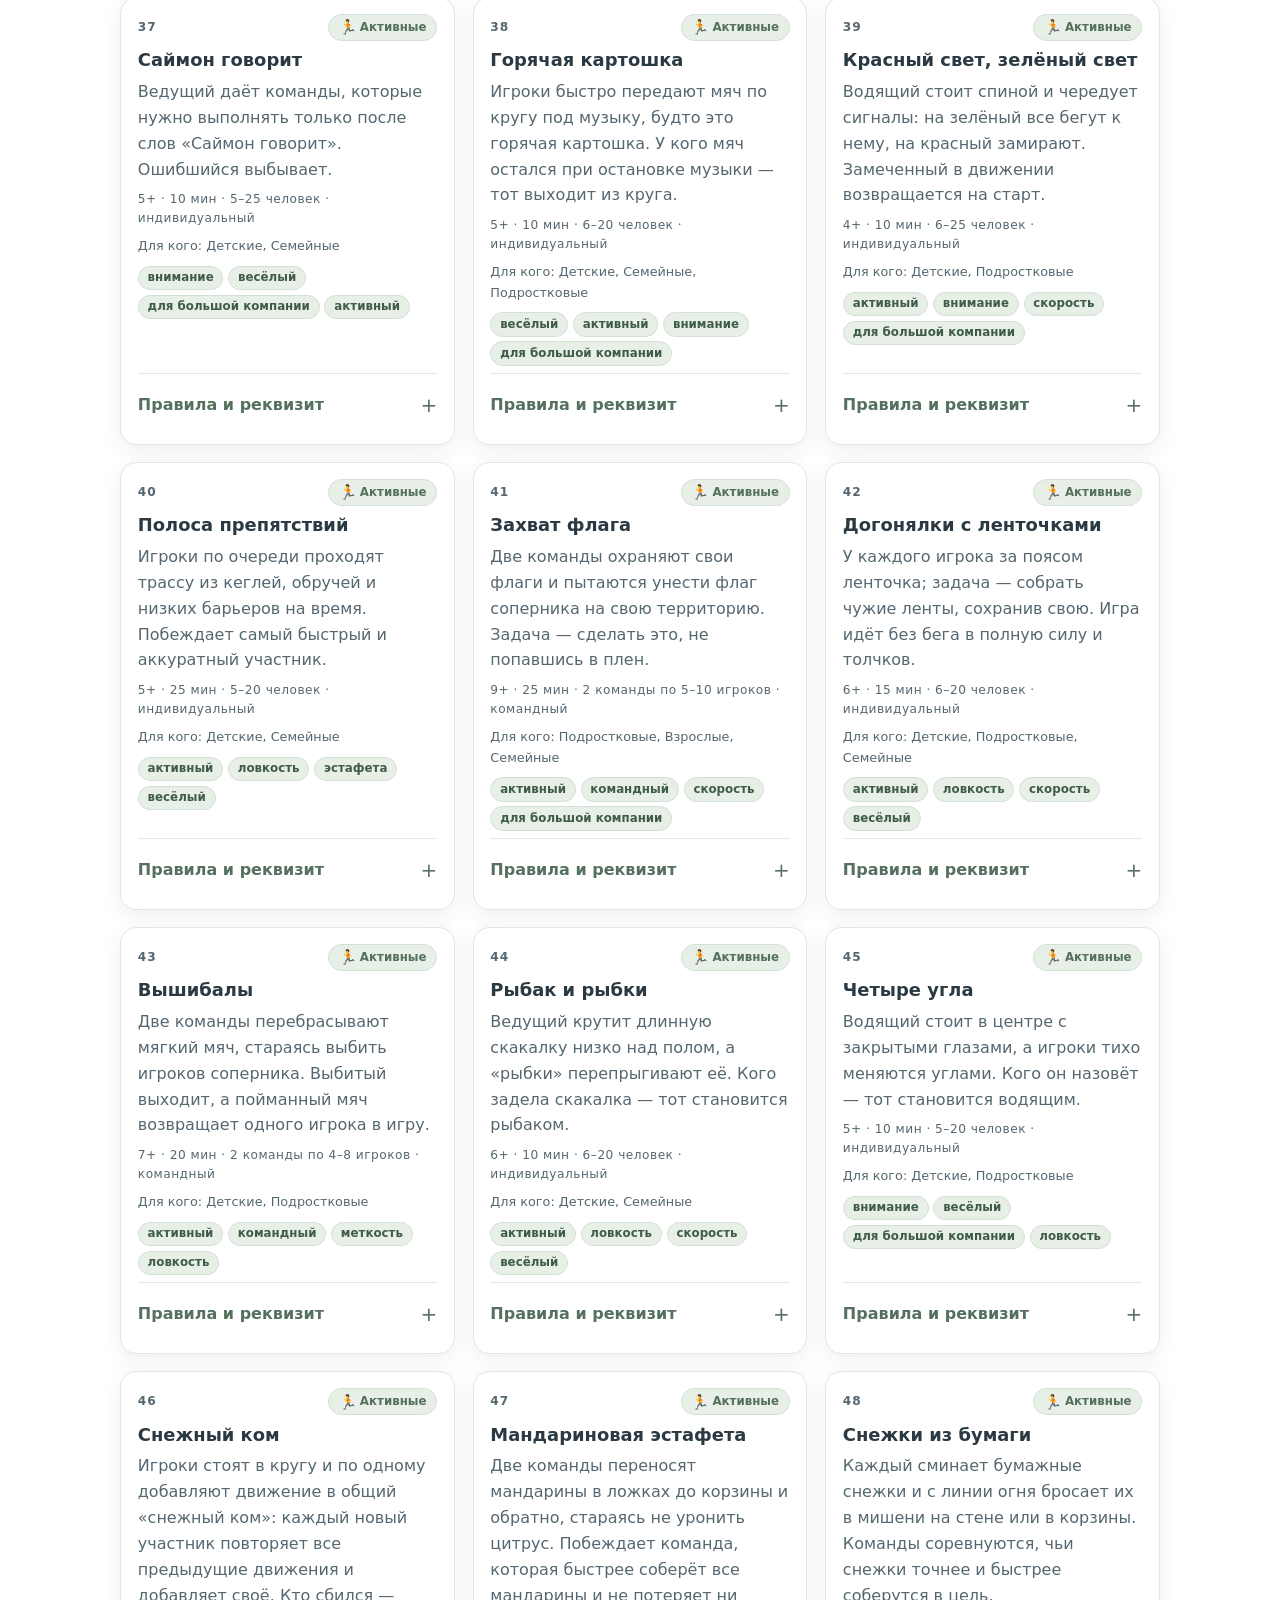
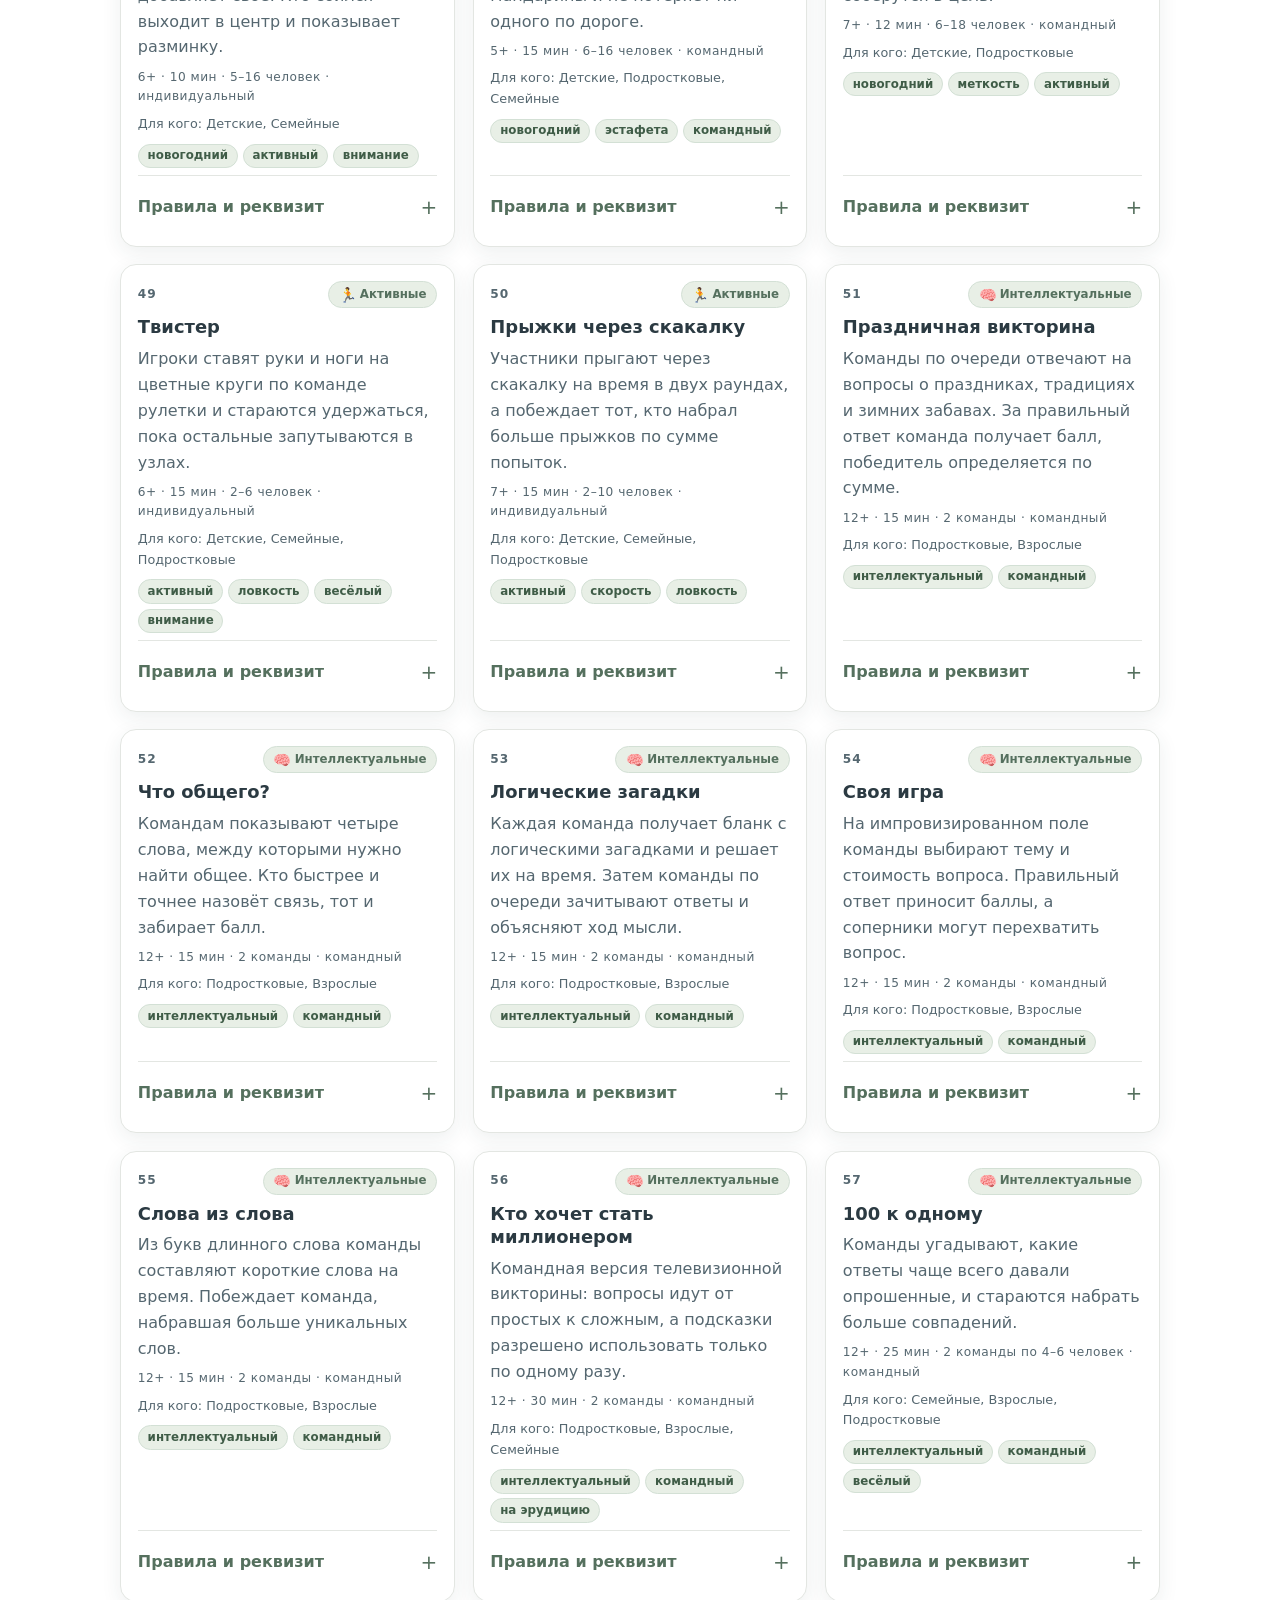
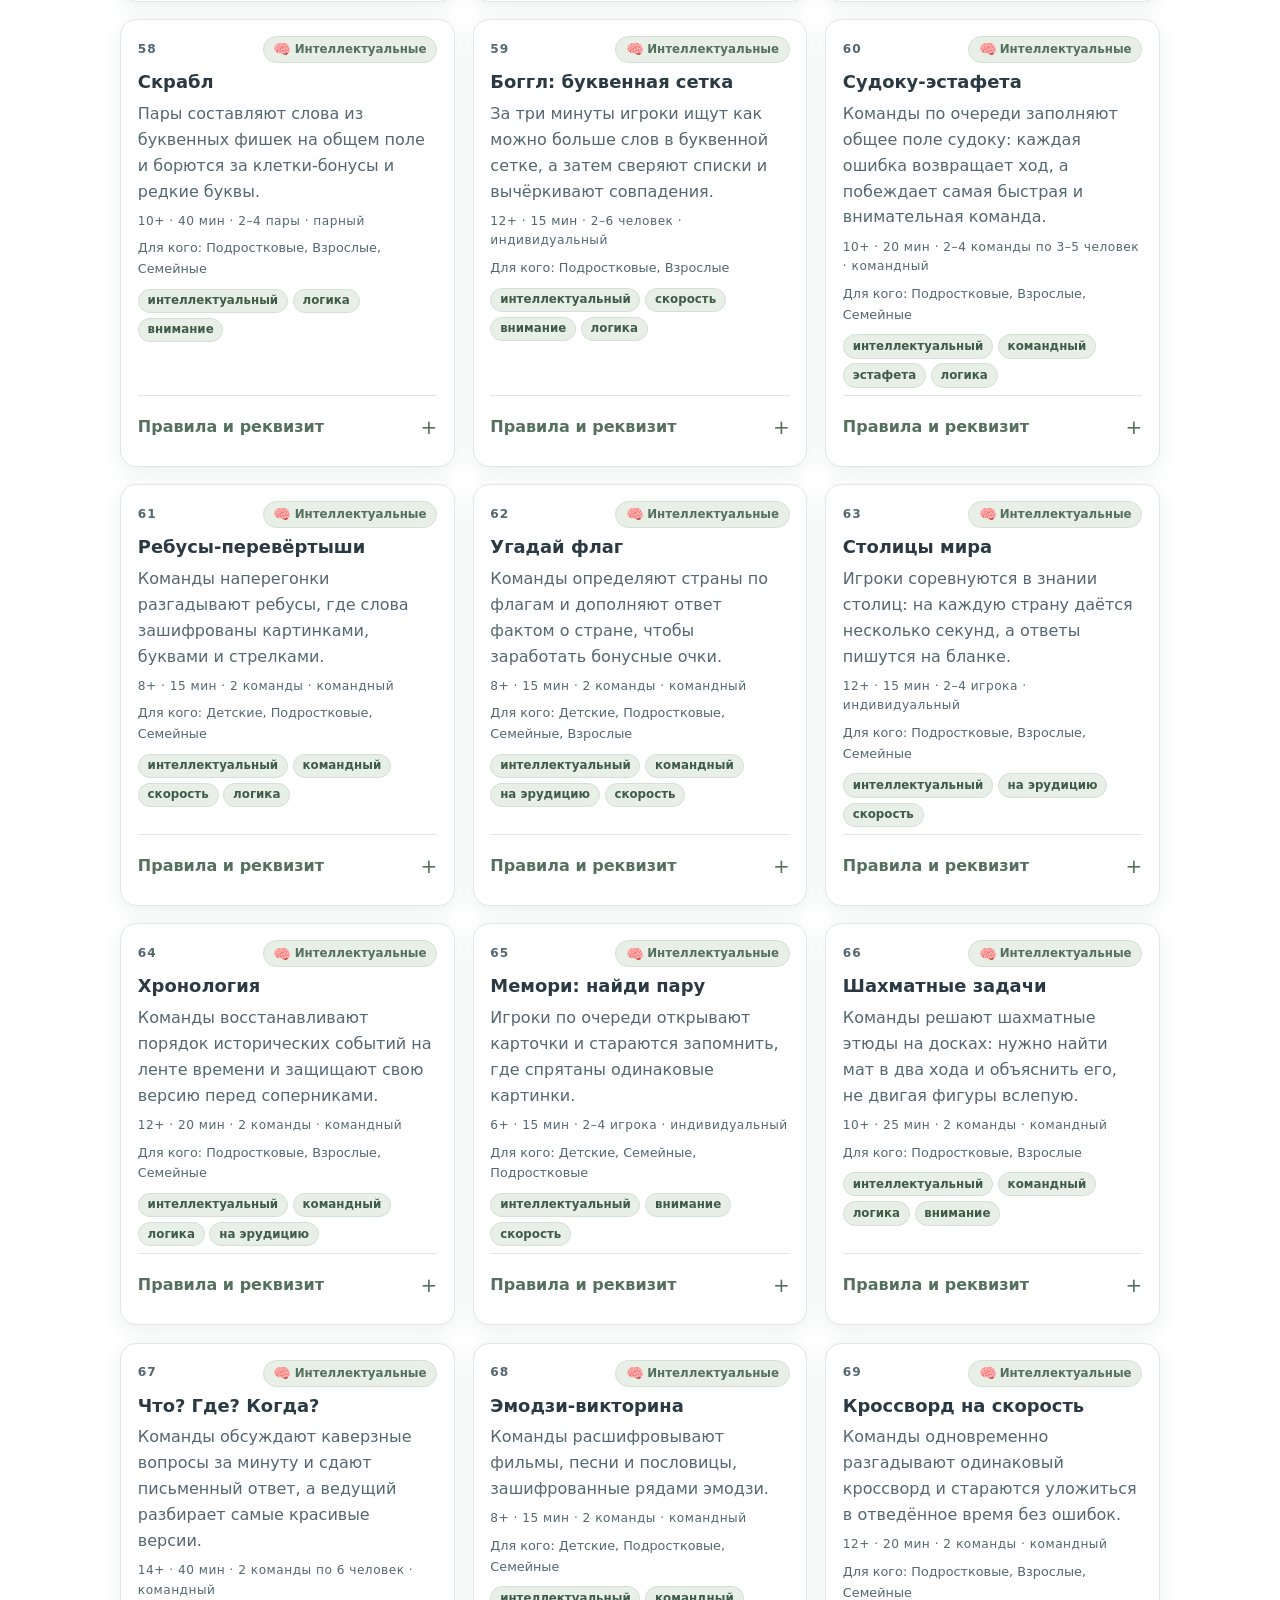
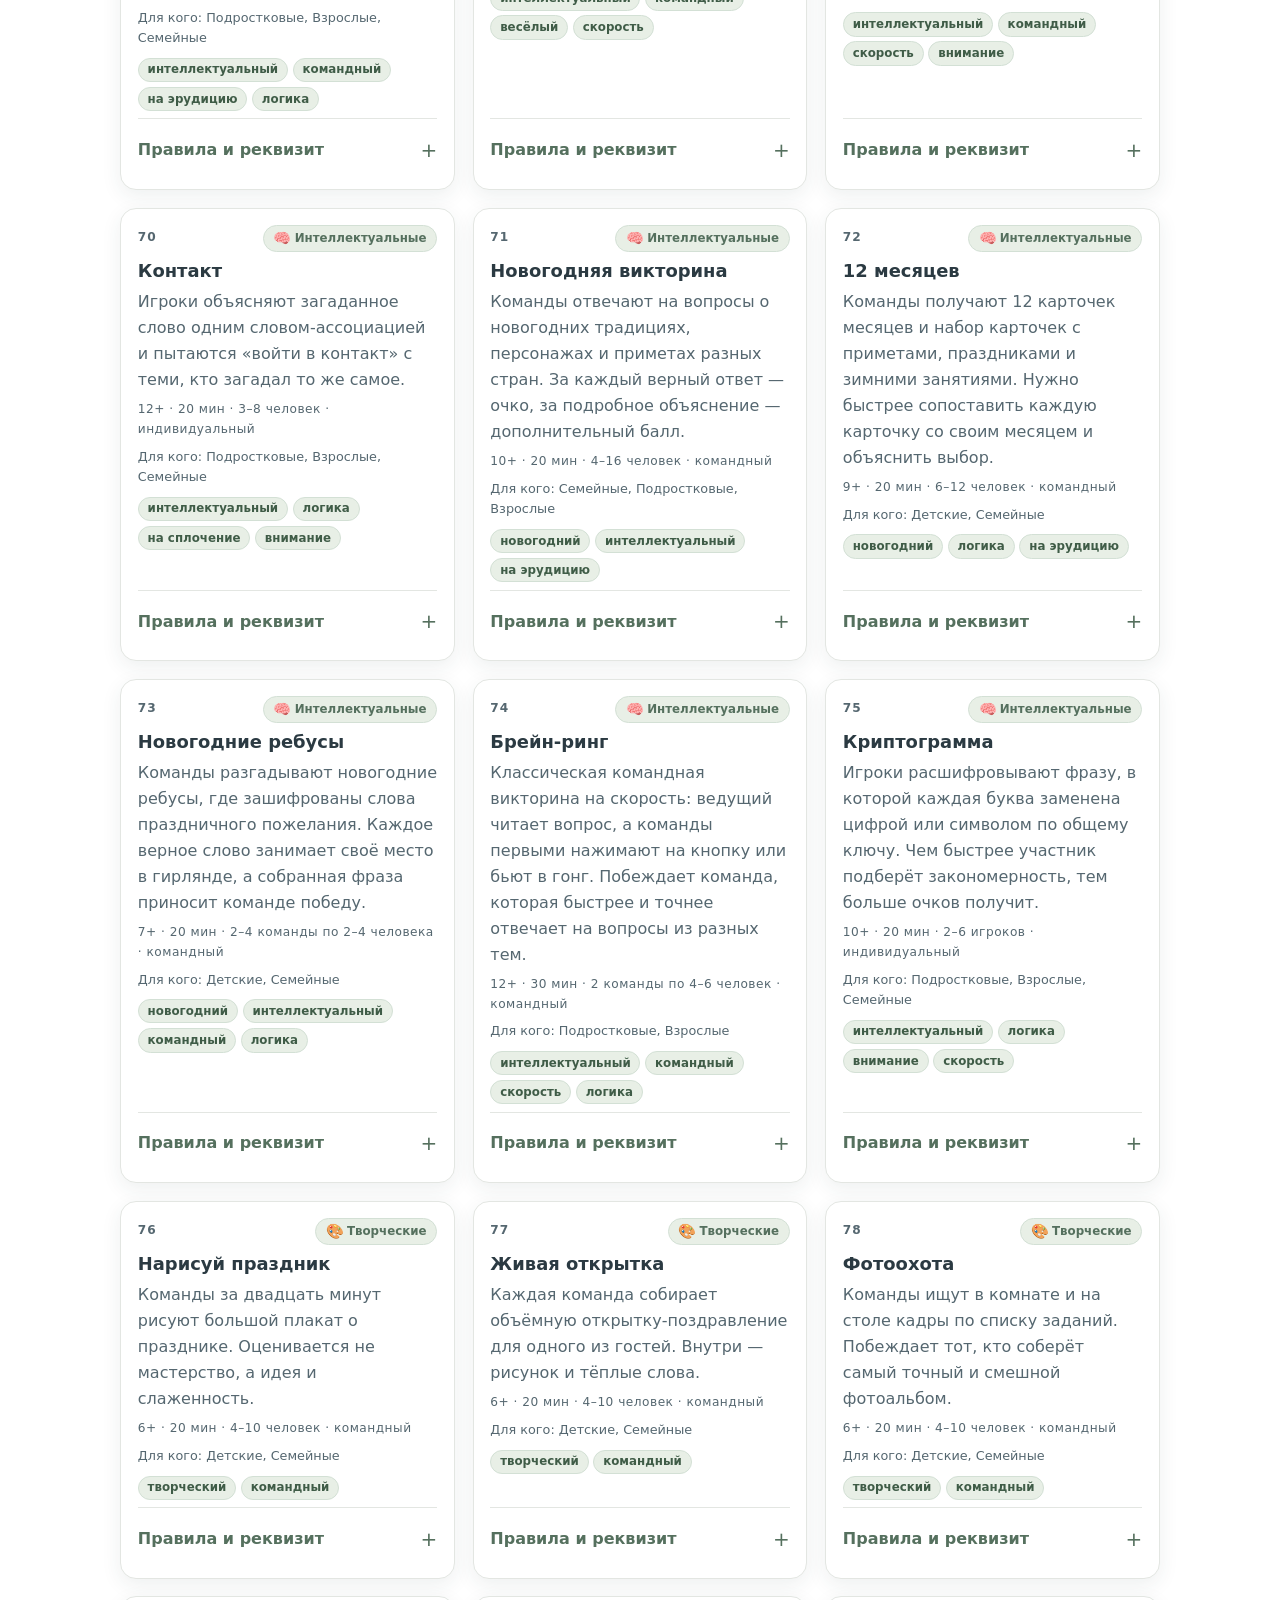
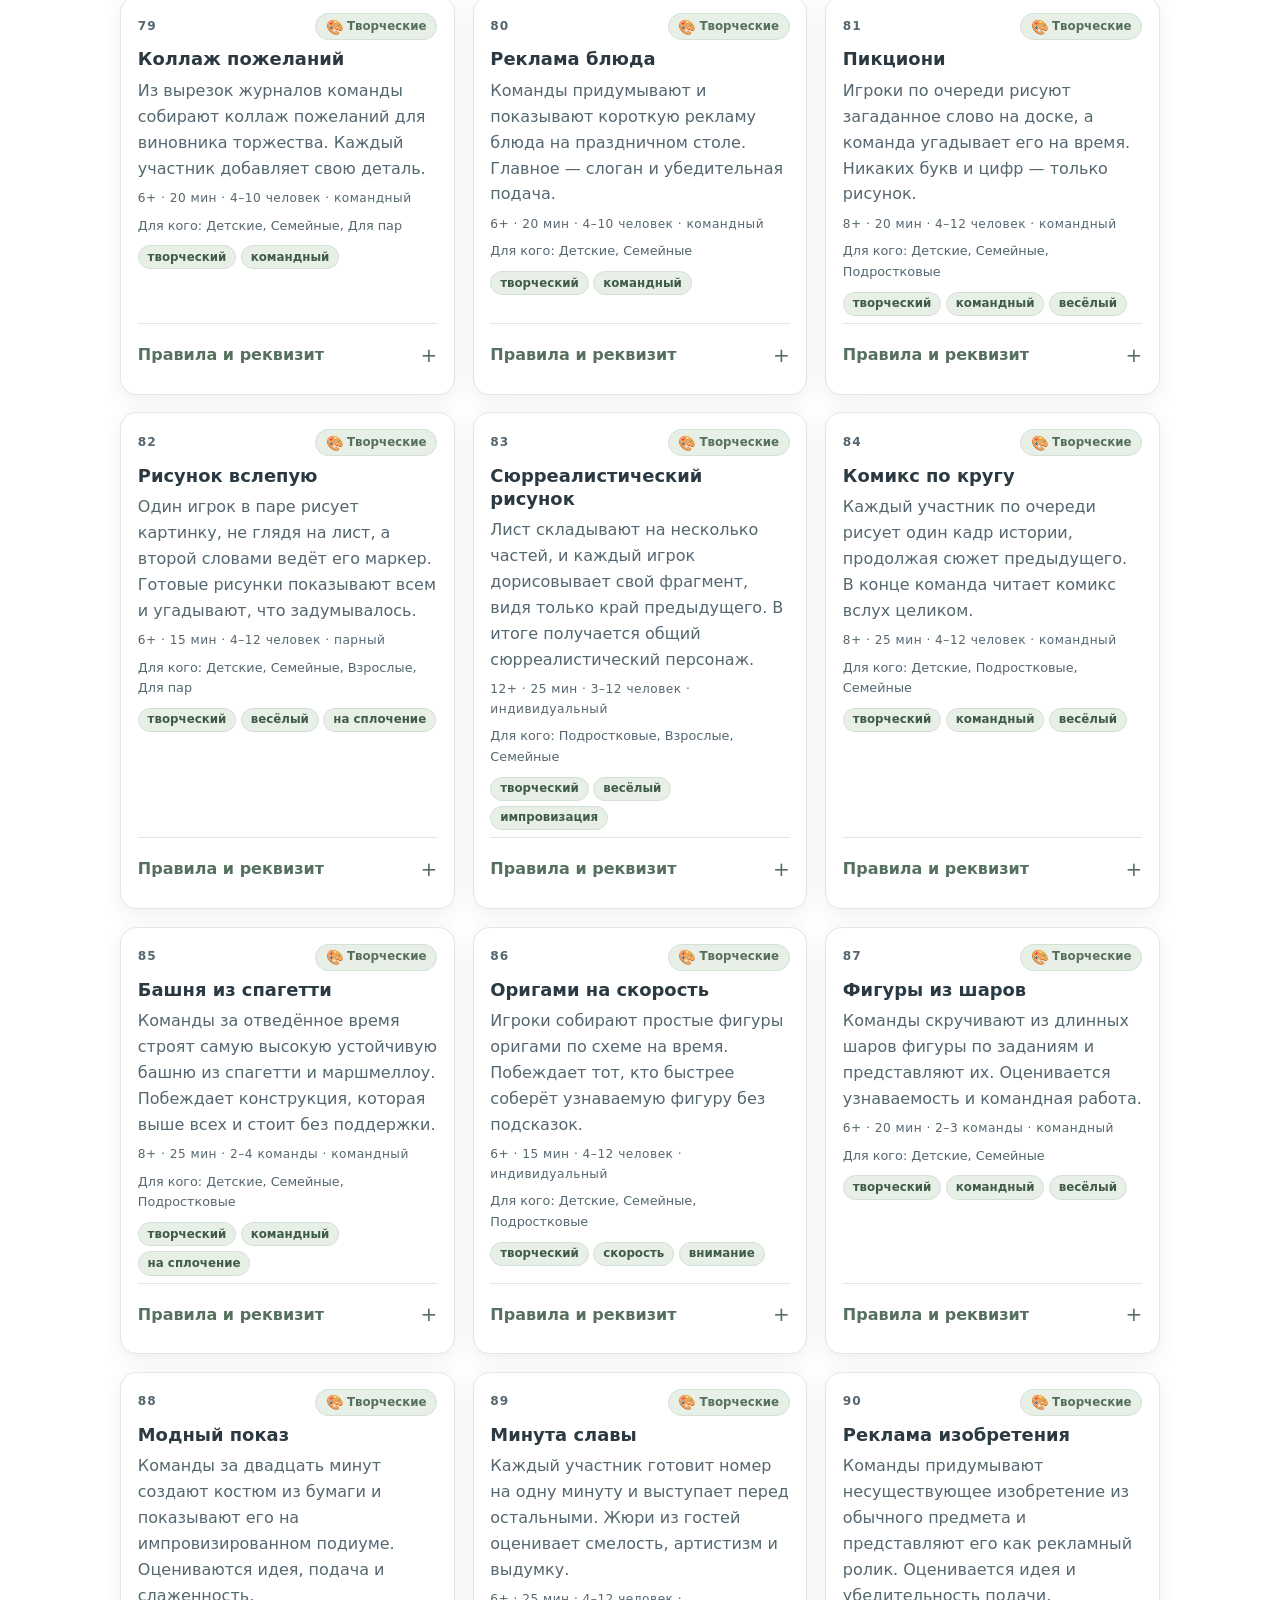
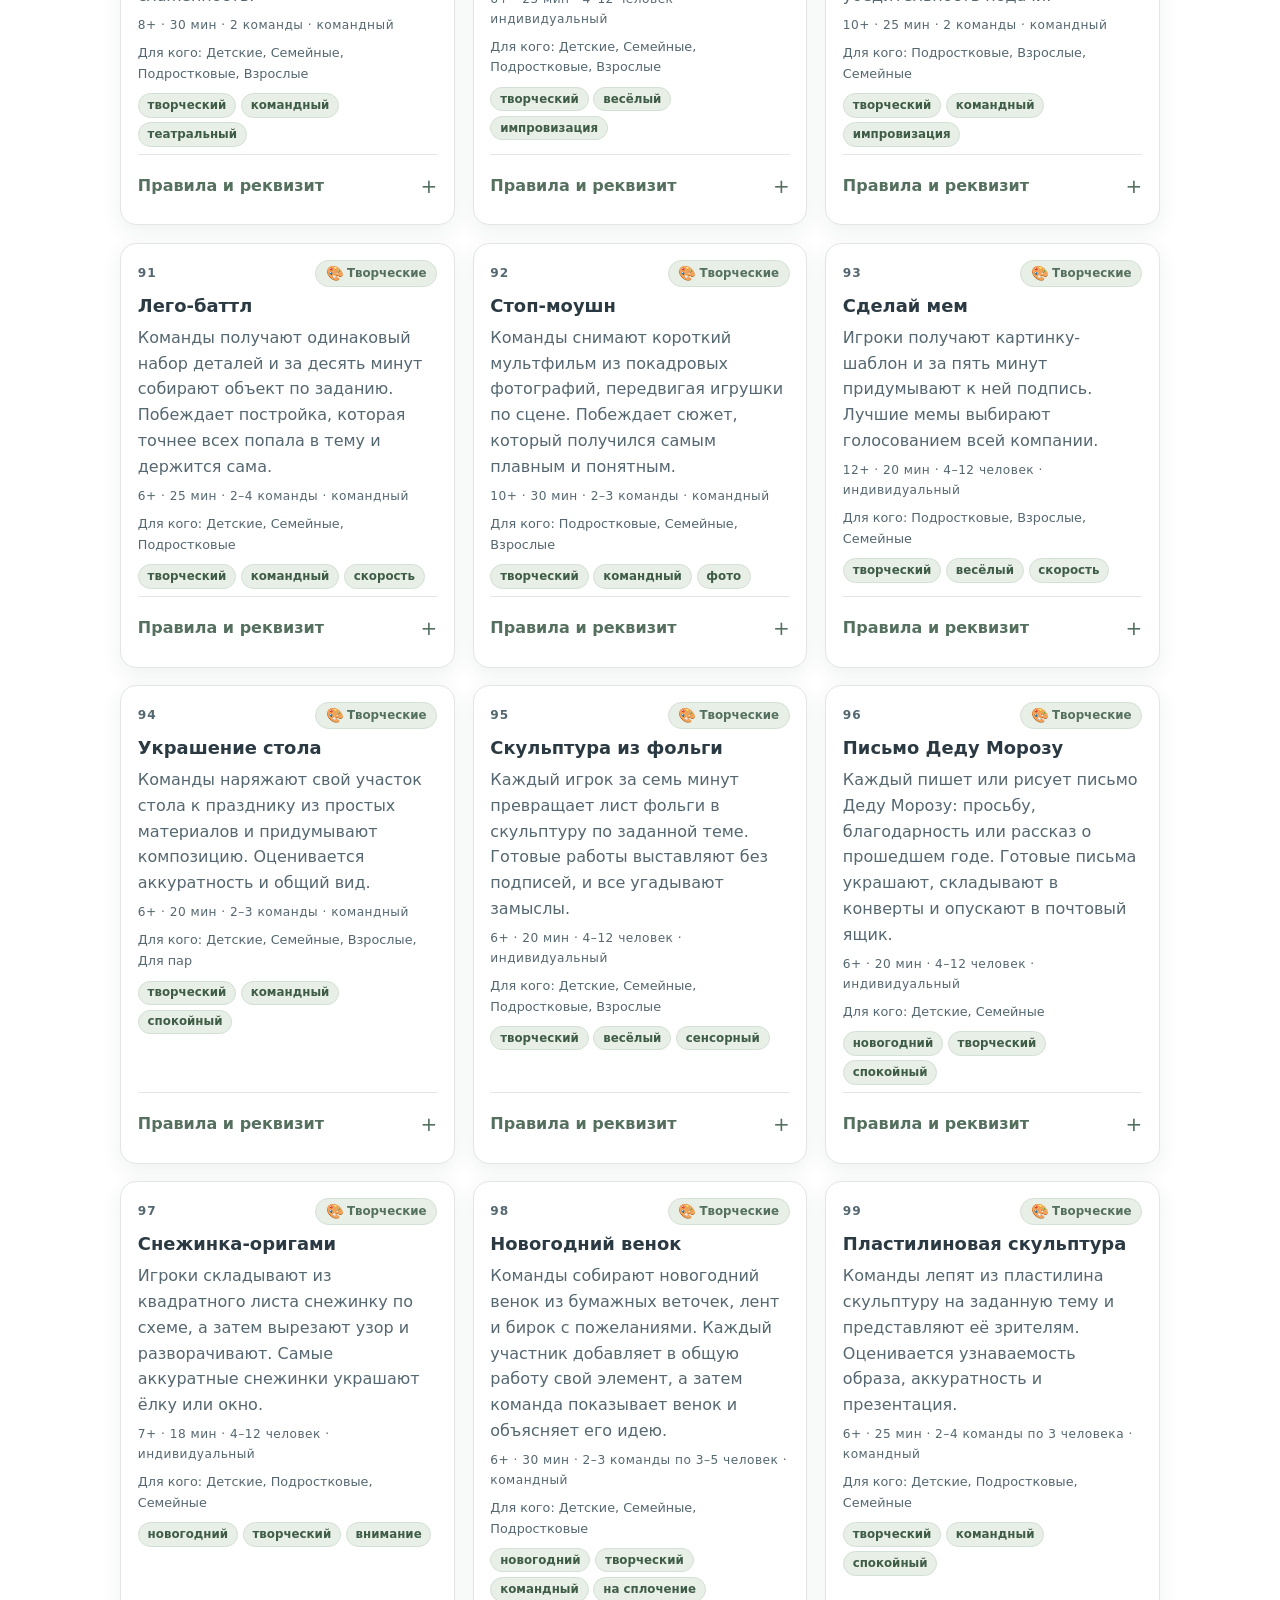
==== commit 1cbe237e: "Добавлены конкурсы" ====
--- a/contests/index.html
+++ b/contests/index.html
@@ -4,7 +4,7 @@
 <meta charset="utf-8">
 <meta name="viewport" content="width=device-width, initial-scale=1">
 <title>Конкурсы — Праздники события</title>
-<meta name="description" content="179 готовых конкурсов для праздничного вечера: застольные, активные, интеллектуальные, творческие, музыкальные, театральные, кулинарные и квесты. Правила, реквизит и советы ведущему.">
+<meta name="description" content="200 готовых конкурсов для праздничного вечера: застольные, активные, интеллектуальные, творческие, музыкальные, театральные, кулинарные и квесты. Правила, реквизит и советы ведущему.">
 <meta name="theme-color" content="#fdfcf9">
 <link rel="icon" href="../images/favicon.svg" type="image/svg+xml">
 <link rel="stylesheet" href="../css/base.css">
@@ -38,13 +38,13 @@
       <p class="eyebrow">Игры и задания</p>
       <h1 id="page-title">Конкурсы</h1>
       <p class="lead">
-        Сто семьдесят девять готовых конкурсов для праздничного вечера:
-        застольные игры, активные состязания, викторины, творческие задания,
-        музыка, театр, кулинарные испытания и квесты. Двадцать из них —
-        новогодние. У каждого есть правила, реквизит и совет ведущему.
+        Двести готовых конкурсов для праздничного вечера: застольные игры,
+        активные состязания, викторины, творческие задания, музыка, театр,
+        кулинарные испытания и квесты. Двадцать из них — новогодние.
+        У каждого есть правила, реквизит и совет ведущему.
       </p>
       <ul class="contest-stats">
-        <li><strong>179</strong> конкурсов</li>
+        <li><strong>200</strong> конкурсов</li>
         <li><strong>8</strong> типов</li>
         <li><strong>5</strong> аудиторий</li>
         <li><strong>20</strong> новогодних</li>
@@ -91,7 +91,7 @@
 
       <div class="results-head">
         <h2>Все конкурсы</h2>
-        <p class="contest-count" role="status" aria-live="polite" data-count>179 конкурсов</p>
+        <p class="contest-count" role="status" aria-live="polite" data-count>200 конкурсов</p>
       </div>
 
       <ul class="contest-grid" data-grid></ul>
